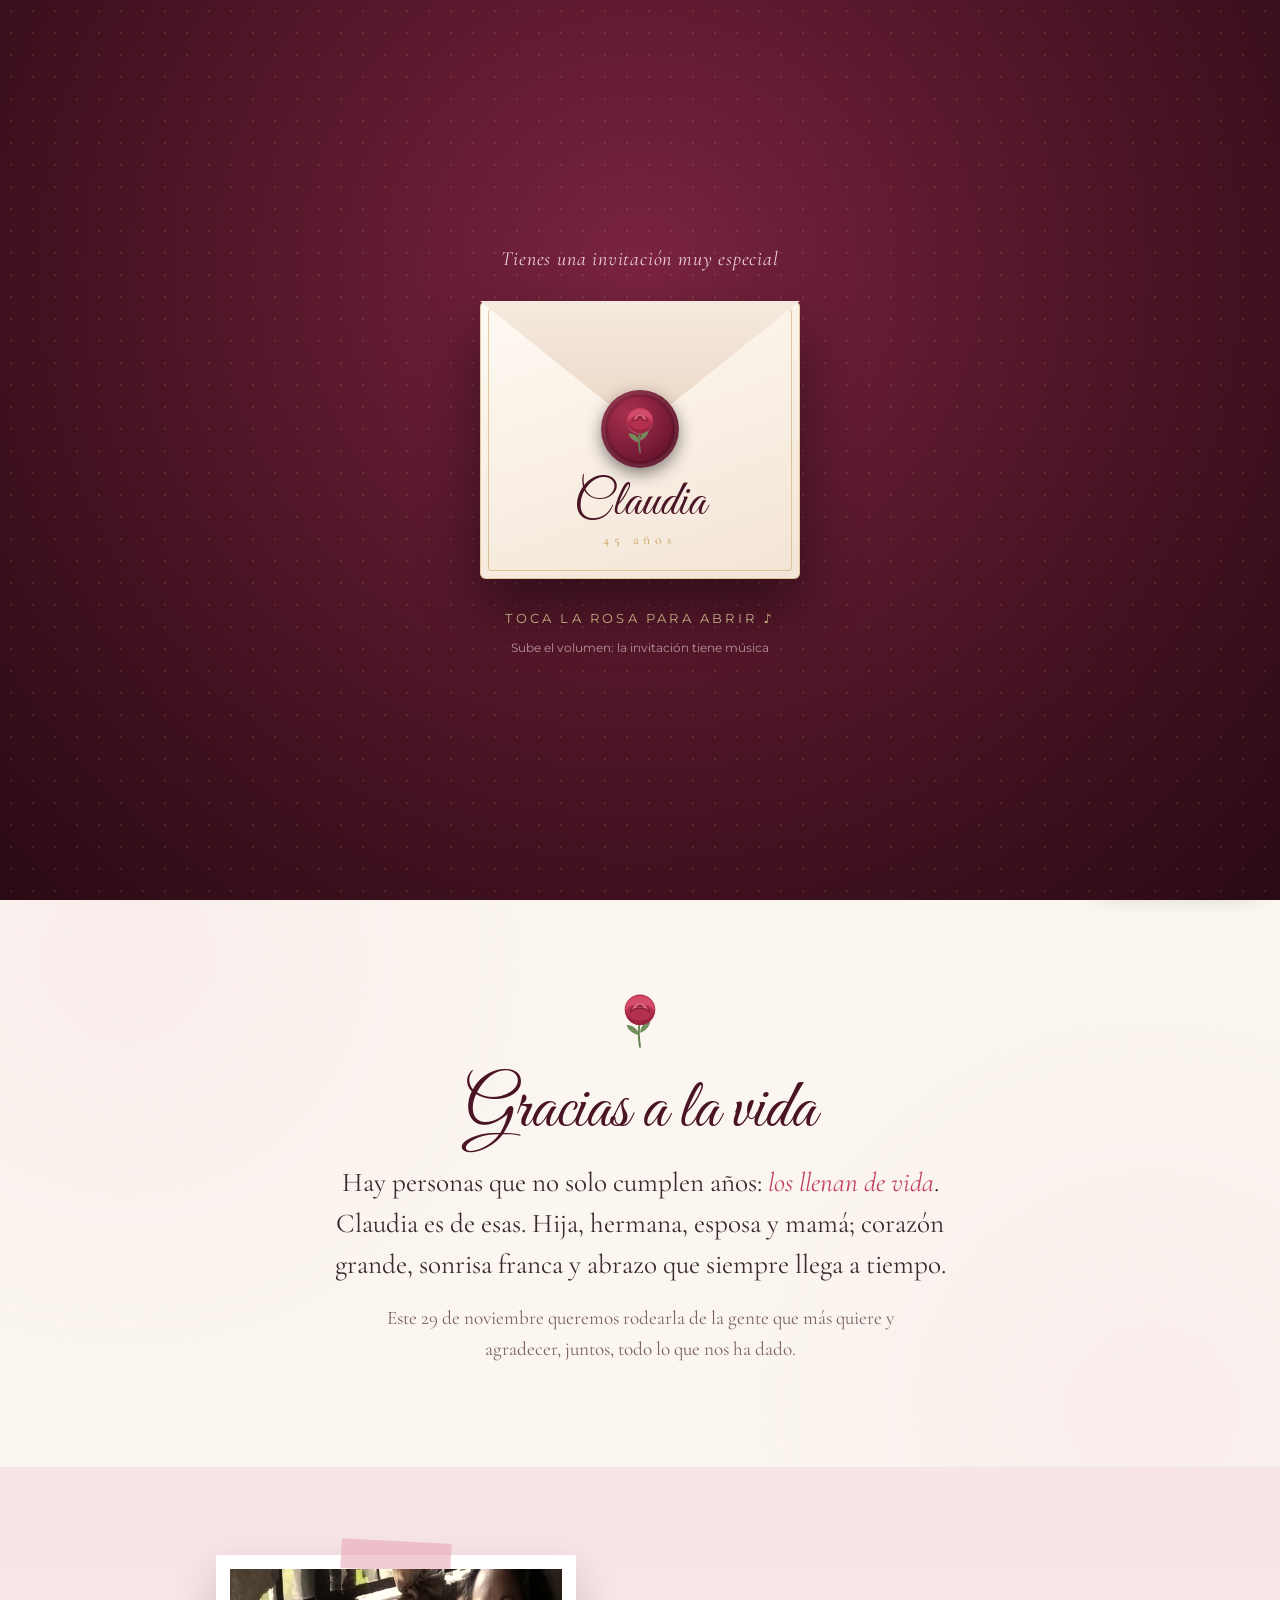
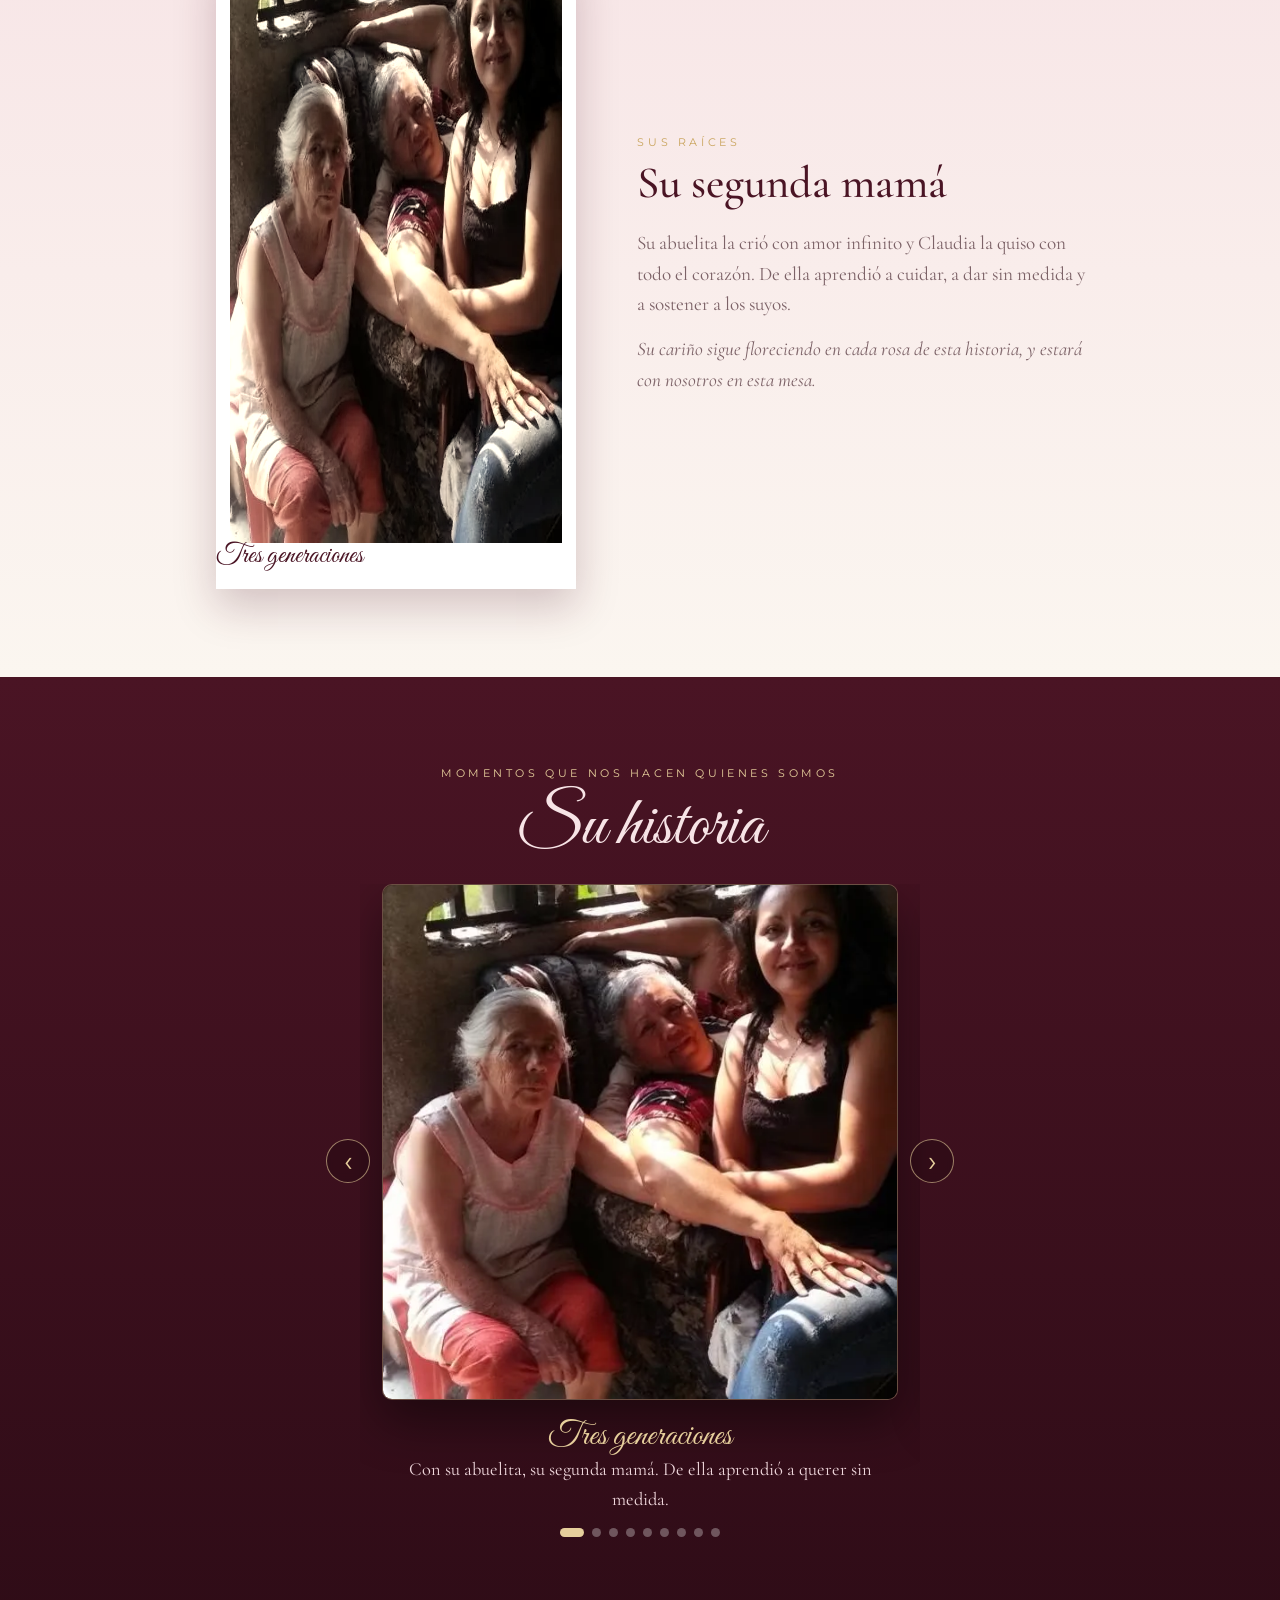
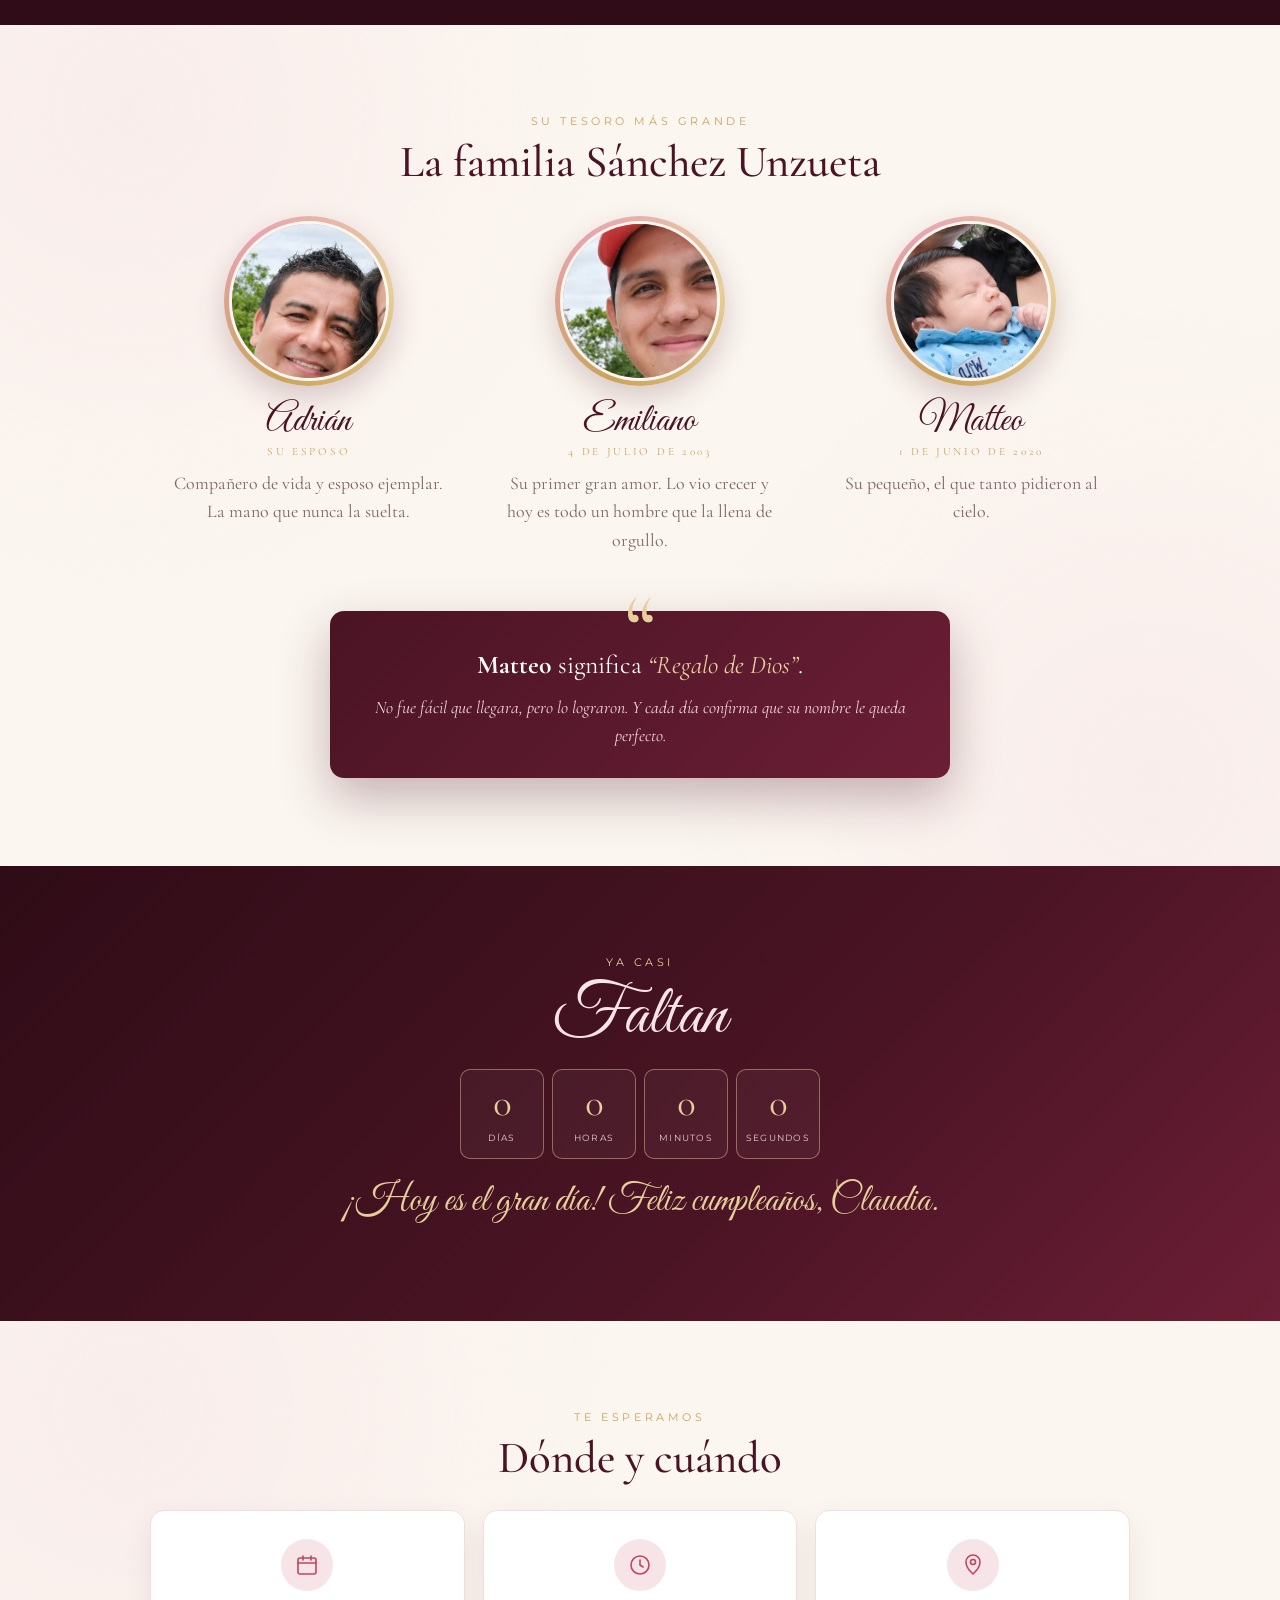
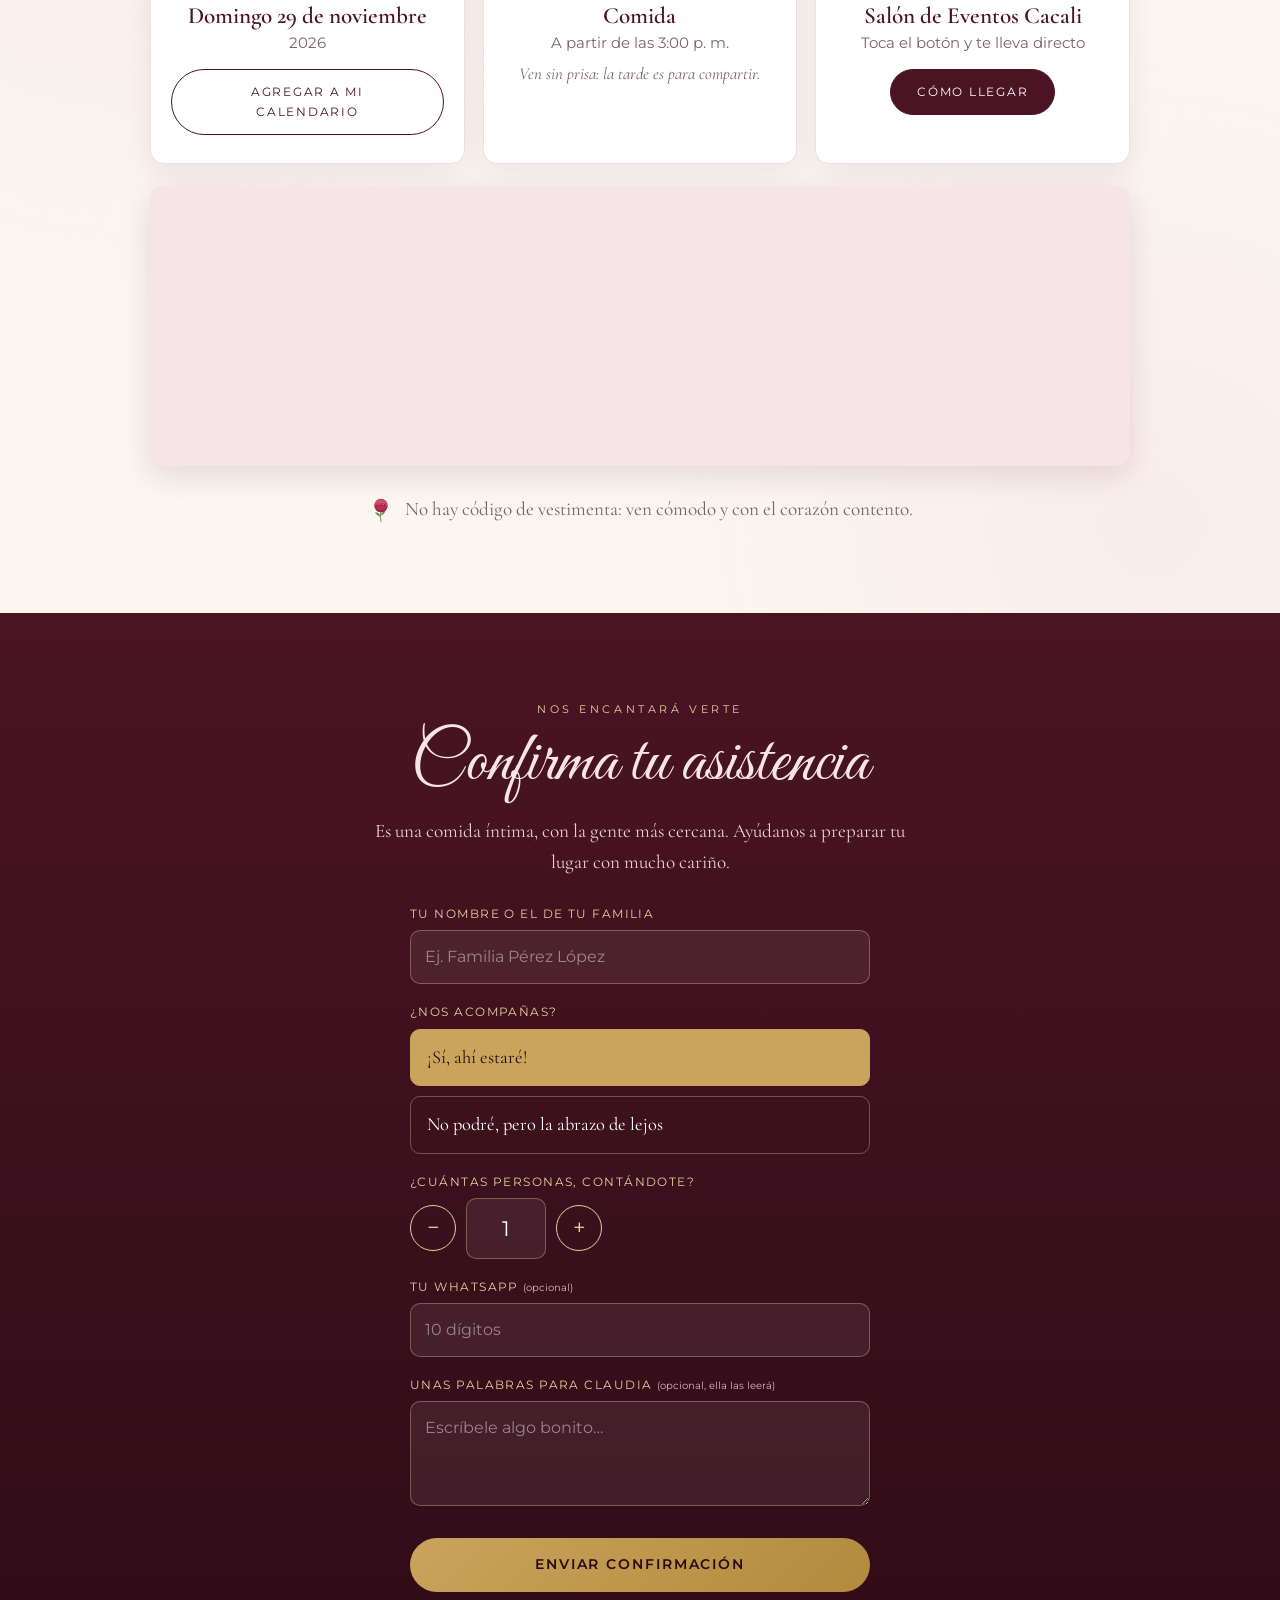
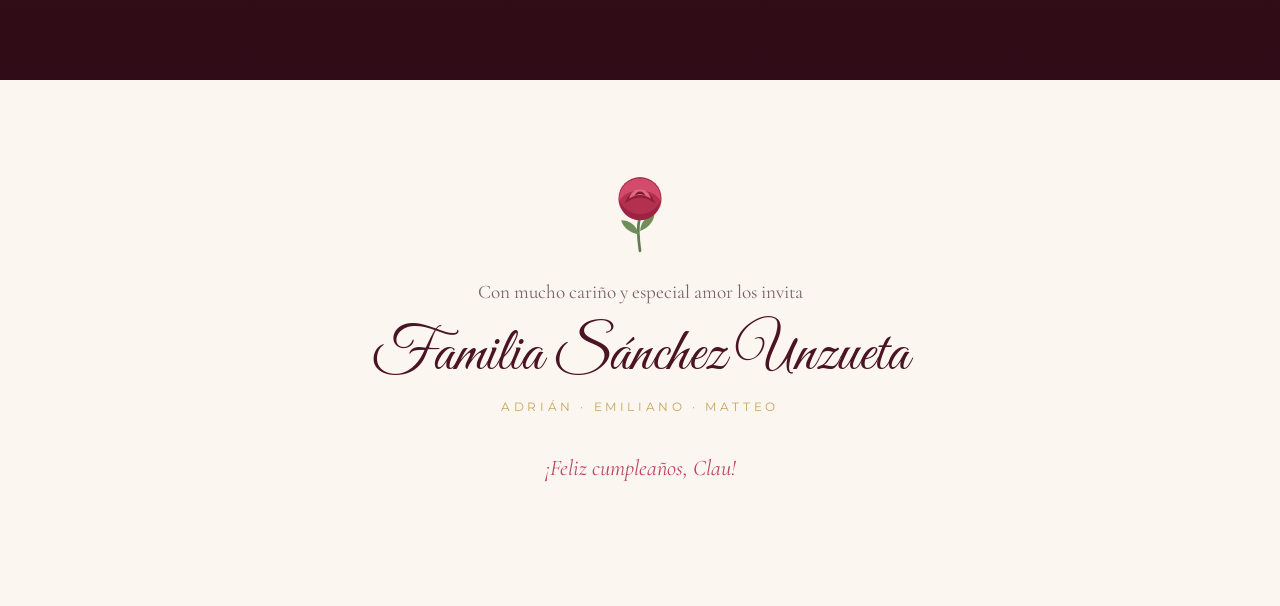
==== index.html @ 70fda959 "Invitación del cumpleaños 45 de Claudia" ====
<!doctype html>
<html lang="es-MX">
<head>
<meta charset="utf-8">
<meta name="viewport" content="width=device-width, initial-scale=1, viewport-fit=cover">
<title>Claudia · 45 años de vida, amor y familia</title>
<meta name="description" content="Con mucho cariño te invitamos a celebrar el cumpleaños de Claudia. Domingo 29 de noviembre de 2026, Salón de Eventos Cacali.">
<meta name="theme-color" content="#4a1424">
<meta property="og:type" content="website">
<meta property="og:title" content="Claudia · 45 años de vida, amor y familia">
<meta property="og:description" content="Domingo 29 de noviembre · a partir de las 3:00 p. m. · Salón de Eventos Cacali. Te esperamos con mucho cariño.">
<meta property="og:url" content="https://claudiaunzuetajimenez.github.io/">
<meta property="og:image" content="https://claudiaunzuetajimenez.github.io/og-claudia.jpg">
<meta name="twitter:image" content="https://claudiaunzuetajimenez.github.io/og-claudia.jpg">
<link rel="canonical" href="https://claudiaunzuetajimenez.github.io/">
<meta property="og:image:width" content="1200">
<meta property="og:image:height" content="630">
<meta name="twitter:card" content="summary_large_image">
<link rel="preconnect" href="https://fonts.googleapis.com">
<link rel="preconnect" href="https://fonts.gstatic.com" crossorigin>
<link href="https://fonts.googleapis.com/css2?family=Cormorant+Garamond:ital,wght@0,400;0,500;0,600;1,400;1,500&family=Great+Vibes&family=Montserrat:wght@300;400;500;600&display=swap" rel="stylesheet">
<link rel="stylesheet" href="estilos.css?v=1">
<link rel="icon" href="data:image/svg+xml,%3Csvg xmlns='http://www.w3.org/2000/svg' viewBox='0 0 100 100'%3E%3Ctext y='.9em' font-size='90'%3E%F0%9F%8C%B9%3C/text%3E%3C/svg%3E">
</head>
<body class="bloqueado">

<!-- Rosa reutilizable -->
<svg width="0" height="0" style="position:absolute" aria-hidden="true">
  <defs>
    <symbol id="rosa" viewBox="0 0 100 100">
      <path d="M50 92c-2-14-3-24-1-34" stroke="#5f7d4e" stroke-width="3" fill="none" stroke-linecap="round"/>
      <path d="M49 74c-10-2-18-8-20-16 9 0 17 5 20 16z" fill="#6f8f5a"/>
      <path d="M50 70c9-3 15-10 16-18-8 1-15 7-16 18z" fill="#6f8f5a"/>
      <circle cx="50" cy="34" r="24" fill="#b4304f"/>
      <path d="M27 36c0-15 10-24 23-24s23 9 23 24c-6-8-14-11-23-11s-17 3-23 11z" fill="#d24b6a"/>
      <path d="M33 40c3-10 9-15 17-15s14 5 17 15c-5-5-11-7-17-7s-12 2-17 7z" fill="#8f1f3a"/>
      <path d="M38 34c2-7 6-10 12-10s10 3 12 10c-4-3-8-4-12-4s-8 1-12 4z" fill="#e06b86"/>
      <path d="M44 31c1-3 3-5 6-5s5 2 6 5c-2-1-4-2-6-2s-4 1-6 2z" fill="#7a1830"/>
      <path d="M27 36c2 14 11 22 23 22s21-8 23-22c-4 9-12 15-23 15s-19-6-23-15z" fill="#9c2342"/>
    </symbol>
    <symbol id="petalo" viewBox="0 0 40 40">
      <path d="M20 2C30 8 38 18 34 28 30 36 22 39 20 38 18 39 10 36 6 28 2 18 10 8 20 2z"/>
    </symbol>
  </defs>
</svg>

<!-- ===== Sobre de entrada ===== -->
<div id="sobre" class="sobre" role="dialog" aria-modal="true" aria-labelledby="sobre-titulo">
  <div class="sobre-fondo"></div>
  <div class="sobre-contenido">
    <p class="sobre-pre">Tienes una invitación muy especial</p>
    <div class="carta" id="carta">
      <div class="carta-solapa"></div>
      <div class="carta-cuerpo">
        <h1 id="sobre-titulo" class="carta-nombre">Claudia</h1>
        <span class="carta-num">45 años</span>
      </div>
      <button id="abrir" class="sello" aria-label="Abrir la invitación">
        <svg viewBox="0 0 100 100" aria-hidden="true"><use href="#rosa"/></svg>
      </button>
    </div>
    <p class="sobre-indica">Toca la rosa para abrir <span aria-hidden="true">♪</span></p>
    <p class="sobre-nota">Sube el volumen: la invitación tiene música</p>
  </div>
</div>

<div id="petalos" class="petalos" aria-hidden="true"></div>

<button id="musica" class="btn-musica" aria-label="Pausar música" aria-pressed="true" hidden>
  <span class="ecualizador" aria-hidden="true"><i></i><i></i><i></i><i></i></span>
  <span class="musica-texto">Gracias a la vida</span>
</button>
<audio id="audio" src="musica.mp3" preload="auto" loop></audio>

<main>

  <!-- ===== Portada ===== -->
  <header class="portada">
    <div class="portada-foto" role="img" aria-label="Claudia en lo alto de unas escaleras de piedra, con sombrero y cielo azul"></div>
    <div class="portada-velo"></div>
    <div class="portada-texto">
      <p class="eyebrow aparecer">Celebremos juntos la vida de</p>
      <h2 class="nombre-grande aparecer">Claudia</h2>
      <div class="cuarenta aparecer">
        <span class="linea"></span><span class="num">45</span><span class="linea"></span>
      </div>
      <p class="lema aparecer">años de vida, de amor y de familia</p>
      <p class="fecha-portada aparecer">Domingo · 29 · Noviembre · 2026</p>
      <a href="#historia" class="bajar" aria-label="Ver más">
        <span></span>
      </a>
    </div>
  </header>

  <!-- ===== Intro ===== -->
  <section class="intro seccion">
    <svg class="rosa-deco aparecer" viewBox="0 0 100 100" aria-hidden="true"><use href="#rosa"/></svg>
    <h3 class="titulo-script aparecer">Gracias a la vida</h3>
    <p class="texto-grande aparecer">
      Hay personas que no solo cumplen años: <em>los llenan de vida</em>.
      Claudia es de esas. Hija, hermana, esposa y mamá; corazón grande,
      sonrisa franca y abrazo que siempre llega a tiempo.
    </p>
    <p class="texto aparecer">
      Este 29 de noviembre queremos rodearla de la gente que más quiere
      y agradecer, juntos, todo lo que nos ha dado.
    </p>
  </section>

  <!-- ===== Raíces ===== -->
  <section class="raices seccion">
    <div class="raices-grid">
      <figure class="marco-antiguo aparecer">
        <img src="fotos/01-tres-generaciones.webp" alt="Claudia junto a su abuelita y otra mujer de la familia, tomadas de la mano" loading="lazy" width="574" height="574">
        <figcaption>Tres generaciones</figcaption>
      </figure>
      <div class="raices-texto aparecer">
        <p class="eyebrow oscuro">Sus raíces</p>
        <h3 class="titulo">Su segunda mamá</h3>
        <p class="texto">
          Su abuelita la crió con amor infinito y Claudia la quiso con todo el corazón.
          De ella aprendió a cuidar, a dar sin medida y a sostener a los suyos.
        </p>
        <p class="texto cursiva">
          Su cariño sigue floreciendo en cada rosa de esta historia,
          y estará con nosotros en esta mesa.
        </p>
      </div>
    </div>
  </section>

  <!-- ===== Carrusel ===== -->
  <section id="historia" class="historia seccion">
    <p class="eyebrow">Momentos que nos hacen quienes somos</p>
    <h3 class="titulo-script claro">Su historia</h3>

    <div class="carrusel" id="carrusel" aria-roledescription="carrusel" aria-label="Fotos de la historia de Claudia">
      <div class="carrusel-pista" id="pista">
        <figure class="diapo" data-i="0"><img src="fotos/01-tres-generaciones.webp" alt="Claudia con su abuelita, su mamá de crianza" loading="lazy"><figcaption><b>Tres generaciones</b><span>Con su abuelita, su segunda mamá. De ella aprendió a querer sin medida.</span></figcaption></figure>
        <figure class="diapo" data-i="1"><img src="fotos/02-romanticos.webp" alt="Adrián y Claudia abrazados en una fiesta" loading="lazy"><figcaption><b>Enamorados</b><span>Adrián y Claudia: cualquier fiesta es mejor si están juntos.</span></figcaption></figure>
        <figure class="diapo" data-i="2"><img src="fotos/03-de-paseo.webp" alt="Claudia y Adrián de paseo en un mirador entre árboles" loading="lazy"><figcaption><b>Compañeros de camino</b><span>De paseo por la vida, cuando Matteo todavía era un sueño por cumplir.</span></figcaption></figure>
        <figure class="diapo" data-i="3"><img src="fotos/04-emi-y-matteo.webp" alt="Emiliano carga a Matteo y los dos sacan la lengua" loading="lazy"><figcaption><b>Hermanos</b><span>Emiliano y Matteito: complicidad, travesuras y lengüitas de fuera.</span></figcaption></figure>
        <figure class="diapo" data-i="4"><img src="fotos/05-alberca.webp" alt="La familia Sánchez Unzueta sonriendo dentro de una alberca" loading="lazy"><figcaption><b>Familia de patitos</b><span>Los Sánchez Unzueta en el agua: mojados, felices y juntos.</span></figcaption></figure>
        <figure class="diapo" data-i="5"><img src="fotos/06-boda.webp" alt="Claudia y Adrián el día de su boda con Emiliano al frente" loading="lazy"><figcaption><b>El día del sí</b><span>Claudia y Adrián unieron sus vidas, con Emiliano en medio del abrazo.</span></figcaption></figure>
        <figure class="diapo" data-i="6"><img src="fotos/07-familia.webp" alt="Adrián, Claudia con Matteo recién nacido en brazos, y Emiliano" loading="lazy"><figcaption><b>Nuestro regalo de Dios</b><span>Después de mucho esperar, llegó Matteo a completar la familia.</span></figcaption></figure>
        <figure class="diapo"><img data-opcional src="fotos/10-navidad-2025.webp" alt="Adrián le da un beso en la mejilla a Claudia en Navidad" loading="lazy"><figcaption><b>Navidad 2025</b><span>Los años pasan y los besos siguen igual de sinceros.</span></figcaption></figure>
        <figure class="diapo"><img data-opcional src="fotos/11-anio-nuevo-2026.webp" alt="Claudia, Adrián y Matteo juntos en Año Nuevo" loading="lazy" style="object-position:center 30%"><figcaption><b>Año Nuevo 2026</b><span>Claudia, Adrián y Matteo estrenando año, tomados de la mano.</span></figcaption></figure>
        <figure class="diapo"><img data-opcional src="fotos/12-matteo-en-pose.webp" alt="Matteo con lentes y playera roja, sonriendo y posando para la foto" loading="lazy" style="object-position:center 20%"><figcaption><b>Matteito en pose</b><span>El regalo de Dios ya tiene estilo propio… y mucha actitud.</span></figcaption></figure>
        <figure class="diapo" data-i="7"><img src="fotos/08-hermanos.webp" alt="Claudia rodeada de su familia en un jardín" loading="lazy"><figcaption><b>Los suyos</b><span>Rodeada de su familia, la que la ha visto crecer y florecer.</span></figcaption></figure>
        <figure class="diapo" data-i="8"><img src="fotos/09-clau.webp" alt="Claudia posando con sombrero en unas escaleras de piedra" loading="lazy"><figcaption><b>Simplemente Clau</b><span>Alegre, fuerte y con la frente en alto. Así la queremos.</span></figcaption></figure>
      </div>
      <button class="flecha izq" id="ant" aria-label="Foto anterior">‹</button>
      <button class="flecha der" id="sig" aria-label="Foto siguiente">›</button>
    </div>
    <div class="puntos" id="puntos" role="tablist" aria-label="Elegir foto"></div>
  </section>

  <!-- ===== Familia ===== -->
  <section class="familia seccion">
    <p class="eyebrow oscuro">Su tesoro más grande</p>
    <h3 class="titulo">La familia Sánchez Unzueta</h3>
    <div class="familia-grid">
      <article class="miembro aparecer">
        <div class="retrato"><img src="fotos/p-adrian.webp" alt="Adrián" loading="lazy" width="360" height="360"></div>
        <h4>Adrián</h4>
        <p class="rol">Su esposo</p>
        <p>Compañero de vida y esposo ejemplar. La mano que nunca la suelta.</p>
      </article>
      <article class="miembro aparecer">
        <div class="retrato"><img src="fotos/p-emiliano.webp" alt="Emiliano" loading="lazy" width="360" height="360"></div>
        <h4>Emiliano</h4>
        <p class="rol">4 de julio de 2003</p>
        <p>Su primer gran amor. Lo vio crecer y hoy es todo un hombre que la llena de orgullo.</p>
      </article>
      <article class="miembro aparecer">
        <div class="retrato"><img src="fotos/p-matteo.webp" alt="Matteo de bebé" loading="lazy" width="360" height="360"></div>
        <h4>Matteo</h4>
        <p class="rol">1 de junio de 2020</p>
        <p>Su pequeño, el que tanto pidieron al cielo.</p>
      </article>
    </div>

    <blockquote class="matteo-cita aparecer">
      <span class="comillas" aria-hidden="true">“</span>
      <p><strong>Matteo</strong> significa <em>“Regalo de Dios”</em>.</p>
      <p class="sub">No fue fácil que llegara, pero lo lograron. Y cada día confirma que su nombre le queda perfecto.</p>
    </blockquote>
  </section>

  <!-- ===== Cuenta regresiva ===== -->
  <section class="cuenta seccion">
    <p class="eyebrow">Ya casi</p>
    <h3 class="titulo-script claro">Faltan</h3>
    <div class="reloj" id="reloj" aria-live="off">
      <div><span id="d">0</span><small>días</small></div>
      <div><span id="h">0</span><small>horas</small></div>
      <div><span id="m">0</span><small>minutos</small></div>
      <div><span id="s">0</span><small>segundos</small></div>
    </div>
    <p class="cuenta-fin" id="cuenta-fin" hidden>¡Hoy es el gran día! Feliz cumpleaños, Claudia.</p>
  </section>

  <!-- ===== Dónde y cuándo ===== -->
  <section id="detalles" class="detalles seccion">
    <p class="eyebrow oscuro">Te esperamos</p>
    <h3 class="titulo">Dónde y cuándo</h3>
    <div class="detalles-grid">
      <div class="tarjeta aparecer">
        <div class="icono" aria-hidden="true">
          <svg viewBox="0 0 24 24"><rect x="3" y="5" width="18" height="16" rx="2"/><path d="M3 10h18M8 3v4M16 3v4"/></svg>
        </div>
        <h4>Domingo 29 de noviembre</h4>
        <p>2026</p>
        <a class="btn btn-borde" id="calendario" target="_blank" rel="noopener">Agregar a mi calendario</a>
      </div>
      <div class="tarjeta aparecer">
        <div class="icono" aria-hidden="true">
          <svg viewBox="0 0 24 24"><circle cx="12" cy="12" r="9"/><path d="M12 7v5l3 2"/></svg>
        </div>
        <h4>Comida</h4>
        <p>A partir de las 3:00 p. m.</p>
        <p class="nota">Ven sin prisa: la tarde es para compartir.</p>
      </div>
      <div class="tarjeta aparecer">
        <div class="icono" aria-hidden="true">
          <svg viewBox="0 0 24 24"><path d="M12 21s-7-6.2-7-12a7 7 0 0 1 14 0c0 5.8-7 12-7 12z"/><circle cx="12" cy="9" r="2.5"/></svg>
        </div>
        <h4>Salón de Eventos Cacali</h4>
        <p>Toca el botón y te lleva directo</p>
        <a class="btn" href="https://maps.app.goo.gl/XoTdakJqyJoJcSpt9" target="_blank" rel="noopener">Cómo llegar</a>
      </div>
    </div>
    <div class="mapa aparecer">
      <iframe title="Mapa del Salón de Eventos Cacali" loading="lazy" referrerpolicy="no-referrer-when-downgrade"
        src="https://maps.google.com/maps?q=18.665728,-99.204395&z=16&output=embed"></iframe>
    </div>
    <p class="vestimenta aparecer"><svg class="mini-rosa" viewBox="0 0 100 100" aria-hidden="true"><use href="#rosa"/></svg>
      No hay código de vestimenta: ven cómodo y con el corazón contento.</p>
  </section>

  <!-- ===== Confirmación ===== -->
  <section id="confirmar" class="confirmar seccion">
    <p class="eyebrow">Nos encantará verte</p>
    <h3 class="titulo-script claro">Confirma tu asistencia</h3>
    <p class="texto claro-t">Es una comida íntima, con la gente más cercana. Ayúdanos a preparar tu lugar con mucho cariño.</p>

    <form id="form" class="form" novalidate>
      <label class="campo">
        <span>Tu nombre o el de tu familia</span>
        <input name="nombre" id="f-nombre" autocomplete="name" maxlength="80" required placeholder="Ej. Familia Pérez López">
      </label>

      <fieldset class="campo opciones">
        <legend>¿Nos acompañas?</legend>
        <label class="opcion"><input type="radio" name="asiste" value="si" checked><span>¡Sí, ahí estaré!</span></label>
        <label class="opcion"><input type="radio" name="asiste" value="no"><span>No podré, pero la abrazo de lejos</span></label>
      </fieldset>

      <label class="campo" id="campo-personas">
        <span>¿Cuántas personas, contándote?</span>
        <div class="contador">
          <button type="button" id="menos" aria-label="Una persona menos">−</button>
          <input name="personas" id="f-personas" type="number" inputmode="numeric" min="1" max="12" value="1">
          <button type="button" id="mas" aria-label="Una persona más">+</button>
        </div>
      </label>

      <label class="campo">
        <span>Tu WhatsApp <small>(opcional)</small></span>
        <input name="telefono" type="tel" autocomplete="tel" maxlength="20" placeholder="10 dígitos">
      </label>

      <label class="campo">
        <span>Unas palabras para Claudia <small>(opcional, ella las leerá)</small></span>
        <textarea name="mensaje" rows="3" maxlength="500" placeholder="Escríbele algo bonito…"></textarea>
      </label>

      <p class="form-error" id="form-error" role="alert" hidden></p>
      <button class="btn btn-grande" id="enviar" type="submit">Enviar confirmación</button>
    </form>

    <div class="gracias" id="gracias" hidden tabindex="-1">
      <svg class="rosa-deco" viewBox="0 0 100 100" aria-hidden="true"><use href="#rosa"/></svg>
      <h4 id="gracias-titulo">¡Gracias por confirmar!</h4>
      <p id="gracias-texto">Tu lugar ya está apartado con cariño.</p>
      <button class="btn btn-borde claro-b" id="otra" type="button">Enviar otra confirmación</button>
    </div>
  </section>

  <!-- ===== Cierre ===== -->
  <footer class="cierre seccion">
    <svg class="rosa-deco grande aparecer" viewBox="0 0 100 100" aria-hidden="true"><use href="#rosa"/></svg>
    <p class="texto aparecer">Con mucho cariño y especial amor los invita</p>
    <p class="firma aparecer">Familia Sánchez Unzueta</p>
    <div class="firma-nombres aparecer">Adrián · Emiliano · Matteo</div>
    <p class="feliz aparecer">¡Feliz cumpleaños, Clau!</p>
  </footer>
</main>

<script src="app.js?v=1"></script>
</body>
</html>
---- estilos.css ----
:root{
  --vino:#4a1424; --vino-2:#6b1e35; --rosa:#c2445f; --rosa-2:#e8a3b2;
  --rubor:#f7e4e6; --crema:#fbf6f0; --oro:#c9a45c; --oro-2:#e6cf9c;
  --tinta:#3a2a2e; --suave:#7c6267;
  --script:'Great Vibes',cursive; --serif:'Cormorant Garamond',Georgia,serif; --sans:'Montserrat',system-ui,sans-serif;
}
*{box-sizing:border-box;margin:0;padding:0}
html{scroll-behavior:smooth;-webkit-text-size-adjust:100%}
body{font-family:var(--sans);color:var(--tinta);background:var(--crema);line-height:1.6;overflow-x:hidden}
body.bloqueado{overflow:hidden;height:100vh}
img{max-width:100%;display:block}
button{font:inherit;cursor:pointer}
em{font-style:italic;color:var(--rosa)}

/* ===== Sobre ===== */
.sobre{position:fixed;inset:0;z-index:50;display:grid;place-items:center;transition:opacity 1.2s ease,visibility 1.2s}
.sobre.fuera{opacity:0;visibility:hidden}
.sobre-fondo{position:absolute;inset:0;background:
  radial-gradient(ellipse at 50% 30%,#7a2340 0%,var(--vino) 55%,#2a0a14 100%)}
.sobre-fondo::after{content:"";position:absolute;inset:0;opacity:.12;background-image:radial-gradient(var(--oro-2) 1px,transparent 1px);background-size:22px 22px}
.sobre-contenido{position:relative;text-align:center;padding:24px;color:var(--rubor)}
.sobre-pre{font-family:var(--serif);font-style:italic;font-size:1.25rem;letter-spacing:.04em;margin-bottom:26px;opacity:.9}
.carta{position:relative;width:min(320px,82vw);aspect-ratio:1.15;margin:0 auto;perspective:900px}
.carta-cuerpo{position:absolute;inset:0;background:linear-gradient(160deg,#fffaf3,#f3e4d6);border-radius:6px;
  box-shadow:0 30px 60px rgba(0,0,0,.45),inset 0 0 0 1px rgba(201,164,92,.5);display:flex;flex-direction:column;align-items:center;justify-content:flex-end;padding-bottom:9%;color:var(--vino)}
.carta-cuerpo::before{content:"";position:absolute;inset:8px;border:1px solid rgba(201,164,92,.55);border-radius:3px;pointer-events:none}
.carta-para{font-size:.62rem;letter-spacing:.3em;text-transform:uppercase;color:var(--suave)}
.carta-nombre{font-family:var(--script);font-weight:400;font-size:3.1rem;line-height:1.05}
.carta-num{font-family:var(--serif);letter-spacing:.35em;font-size:.85rem;color:var(--oro)}
.carta-solapa{position:absolute;left:0;right:0;top:0;height:46%;z-index:2;transform-origin:top;transition:transform 1s cubic-bezier(.6,.05,.3,1);
  background:linear-gradient(180deg,#f6eadf,#ead6c4);clip-path:polygon(0 0,100% 0,50% 100%);filter:drop-shadow(0 4px 4px rgba(0,0,0,.15))}
.carta.abierta .carta-solapa{transform:rotateX(180deg)}
.sello{position:absolute;z-index:3;left:50%;top:46%;width:78px;height:78px;margin:-39px 0 0 -39px;border-radius:50%;border:0;
  background:radial-gradient(circle at 35% 30%,#a8304e,#6b1530 70%);box-shadow:0 6px 16px rgba(0,0,0,.45),inset 0 0 0 4px rgba(255,255,255,.08),inset 0 0 0 7px rgba(0,0,0,.12);
  display:grid;place-items:center;animation:latido 2.2s ease-in-out infinite;transition:transform .5s,opacity .5s}
.sello svg{width:54px;height:54px;filter:drop-shadow(0 1px 0 rgba(255,255,255,.25))}
.sello:focus-visible{outline:3px solid var(--oro-2);outline-offset:4px}
.carta.abierta .sello{transform:scale(.3);opacity:0}
@keyframes latido{0%,100%{transform:scale(1)}50%{transform:scale(1.08)}}
.sobre-indica{margin-top:30px;font-size:.8rem;letter-spacing:.25em;text-transform:uppercase;color:var(--oro-2)}
.sobre-nota{margin-top:8px;font-size:.75rem;opacity:.6}

/* ===== Pétalos ===== */
.petalos{position:fixed;inset:0;pointer-events:none;z-index:40;overflow:hidden}
.petalo{position:absolute;top:-40px;width:var(--t);height:var(--t);fill:var(--c);opacity:.85;
  animation:caer var(--d) linear var(--r) infinite}
.petalo svg{width:100%;height:100%;animation:girar calc(var(--d)/3) ease-in-out infinite alternate}
@keyframes caer{0%{transform:translate(0,-5vh)}100%{transform:translate(var(--x),110vh)}}
@keyframes girar{0%{transform:rotate(0) rotateY(0)}100%{transform:rotate(200deg) rotateY(160deg)}}

/* ===== Música ===== */
.btn-musica{position:fixed;right:16px;bottom:calc(16px + env(safe-area-inset-bottom));z-index:45;display:flex;align-items:center;gap:10px;
  padding:10px 16px 10px 14px;border-radius:999px;border:1px solid rgba(230,207,156,.6);background:rgba(74,20,36,.88);color:var(--oro-2);
  backdrop-filter:blur(6px);box-shadow:0 8px 24px rgba(0,0,0,.25);font-size:.72rem;letter-spacing:.08em}
.ecualizador{display:flex;align-items:flex-end;gap:2px;height:14px}
.ecualizador i{width:3px;background:var(--oro-2);border-radius:2px;height:4px;animation:eq 1s ease-in-out infinite}
.ecualizador i:nth-child(2){animation-delay:.2s}.ecualizador i:nth-child(3){animation-delay:.4s}.ecualizador i:nth-child(4){animation-delay:.1s}
.btn-musica[aria-pressed="false"] .ecualizador i{animation:none;height:4px}
@keyframes eq{0%,100%{height:4px}50%{height:14px}}
@media (max-width:380px){.musica-texto{display:none}}

/* ===== Comunes ===== */
.seccion{padding:88px 22px;text-align:center;position:relative}
.eyebrow{font-size:.7rem;letter-spacing:.32em;text-transform:uppercase;color:var(--oro-2);margin-bottom:6px}
.eyebrow.oscuro{color:var(--oro)}
.titulo{font-family:var(--serif);font-weight:500;font-size:clamp(2rem,6vw,2.8rem);color:var(--vino);line-height:1.15;margin-bottom:18px}
.titulo-script{font-family:var(--script);font-weight:400;font-size:clamp(3rem,11vw,4.4rem);color:var(--vino);line-height:1.1;margin-bottom:14px}
.titulo-script.claro{color:var(--rubor)}
.texto{font-family:var(--serif);font-size:1.2rem;color:var(--suave);max-width:560px;margin:0 auto 14px}
.texto-grande{font-family:var(--serif);font-size:clamp(1.35rem,4.2vw,1.7rem);line-height:1.5;color:var(--tinta);max-width:620px;margin:0 auto 18px}
.cursiva{font-style:italic}
.claro-t{color:#e9cfd4}
.rosa-deco{width:64px;height:64px;margin:0 auto 12px}
.rosa-deco.grande{width:90px;height:90px}
.btn{display:inline-block;margin-top:14px;padding:12px 26px;border-radius:999px;background:var(--vino);color:#fff;text-decoration:none;
  font-size:.78rem;letter-spacing:.14em;text-transform:uppercase;border:1px solid var(--vino);transition:transform .2s,background .2s}
.btn:hover{transform:translateY(-2px);background:var(--vino-2)}
.btn-borde{background:transparent;color:var(--vino)}
.btn-borde:hover{background:var(--vino);color:#fff}
.btn-grande{width:100%;padding:16px;font-size:.85rem;background:linear-gradient(135deg,var(--oro),#b38a3e);border:0;color:#2a0a14;font-weight:600}
.btn-grande:hover{background:linear-gradient(135deg,var(--oro-2),var(--oro))}
.btn-grande:disabled{opacity:.6;cursor:wait;transform:none}
.claro-b{color:var(--oro-2);border-color:var(--oro-2)}
.aparecer{opacity:0;transform:translateY(26px);transition:opacity 1s ease,transform 1s ease}
.aparecer.visto{opacity:1;transform:none}

/* ===== Portada ===== */
.portada{position:relative;min-height:100svh;display:grid;place-items:end center;color:#fff;overflow:hidden}
.portada-foto{position:absolute;inset:0;background:url(fotos/09-clau.webp) center 30%/cover;transform:scale(1.08);animation:kenburns 22s ease-in-out infinite alternate}
@keyframes kenburns{to{transform:scale(1.18) translateY(-2%)}}
.portada-velo{position:absolute;inset:0;background:linear-gradient(180deg,rgba(42,10,20,.25) 0%,rgba(42,10,20,.15) 35%,rgba(74,20,36,.78) 68%,var(--vino) 100%)}
.portada-texto{position:relative;text-align:center;padding:0 20px calc(70px + env(safe-area-inset-bottom))}
.nombre-grande{font-family:var(--script);font-weight:400;font-size:clamp(4.6rem,20vw,8rem);line-height:1;text-shadow:0 4px 30px rgba(0,0,0,.35)}
.cuarenta{display:flex;align-items:center;justify-content:center;gap:16px;margin:6px 0 2px}
.cuarenta .linea{width:60px;height:1px;background:linear-gradient(90deg,transparent,var(--oro-2),transparent)}
.cuarenta .num{font-family:var(--serif);font-size:3.4rem;font-weight:500;color:var(--oro-2);line-height:1}
.lema{font-family:var(--serif);font-style:italic;font-size:1.3rem;color:#f3dbe0}
.fecha-portada{margin-top:18px;font-size:.72rem;letter-spacing:.32em;text-transform:uppercase;color:var(--oro-2)}
.bajar{display:block;margin:30px auto 0;width:26px;height:42px;border:1.5px solid rgba(255,255,255,.7);border-radius:14px;position:relative}
.bajar span{position:absolute;left:50%;top:8px;width:4px;height:8px;margin-left:-2px;border-radius:2px;background:#fff;animation:rueda 1.8s infinite}
@keyframes rueda{0%{opacity:1;transform:none}100%{opacity:0;transform:translateY(14px)}}

/* ===== Intro ===== */
.intro{background:var(--crema)}
.intro::before,.familia::before,.detalles::before{content:"";position:absolute;inset:0;pointer-events:none;opacity:.5;
  background:radial-gradient(circle at 10% 10%,var(--rubor) 0,transparent 35%),radial-gradient(circle at 90% 90%,var(--rubor) 0,transparent 35%)}
.intro>*,.familia>*,.detalles>*{position:relative}

/* ===== Raíces ===== */
.raices{background:linear-gradient(180deg,var(--rubor),var(--crema))}
.raices-grid{display:grid;gap:36px;max-width:900px;margin:0 auto;align-items:center}
@media (min-width:760px){.raices-grid{grid-template-columns:1fr 1.1fr;text-align:left}.raices-grid .texto{margin-left:0}}
.marco-antiguo{background:#fff;padding:14px 14px 46px;box-shadow:0 18px 40px rgba(74,20,36,.22);transform:rotate(-2.5deg);max-width:360px;margin:0 auto;position:relative}
.marco-antiguo img{filter:sepia(.35) saturate(.9) contrast(1.02)}
.marco-antiguo figcaption{position:absolute;bottom:10px;left:0;right:0;font-family:var(--script);font-size:1.7rem;color:var(--vino)}
.marco-antiguo::before{content:"";position:absolute;top:-14px;left:50%;width:110px;height:30px;margin-left:-55px;background:rgba(232,163,178,.55);transform:rotate(3deg)}

/* ===== Carrusel ===== */
.historia{background:linear-gradient(180deg,var(--vino) 0%,#2f0c17 100%);color:#fff;padding-left:0;padding-right:0}
.carrusel{position:relative;max-width:560px;margin:18px auto 0}
.carrusel-pista{display:flex;overflow-x:auto;scroll-snap-type:x mandatory;scrollbar-width:none;gap:0;-webkit-overflow-scrolling:touch}
.carrusel-pista::-webkit-scrollbar{display:none}
.diapo{flex:0 0 100%;scroll-snap-align:center;padding:0 22px}
.diapo img{width:100%;aspect-ratio:1;object-fit:cover;border-radius:10px;box-shadow:0 20px 50px rgba(0,0,0,.45);border:1px solid rgba(230,207,156,.35);background:#2a0a14}
.diapo figcaption{padding:18px 6px 0;min-height:110px}
.diapo b{display:block;font-family:var(--script);font-weight:400;font-size:2.1rem;color:var(--oro-2);line-height:1.1}
.diapo span{font-family:var(--serif);font-size:1.15rem;color:#f0d8dd}
.flecha{position:absolute;top:calc(50% - 60px);width:44px;height:44px;border-radius:50%;border:1px solid rgba(230,207,156,.6);background:rgba(42,10,20,.6);
  color:var(--oro-2);font-size:1.8rem;line-height:1;display:grid;place-items:center;backdrop-filter:blur(4px)}
.flecha.izq{left:6px}.flecha.der{right:6px}
@media (min-width:640px){.flecha.izq{left:-34px}.flecha.der{right:-34px}}
.puntos{display:flex;justify-content:center;gap:8px;margin-top:14px}
.puntos button{width:9px;height:9px;border-radius:50%;border:0;background:rgba(255,255,255,.3);padding:0;transition:all .3s}
.puntos button[aria-selected="true"]{background:var(--oro-2);width:24px;border-radius:5px}

/* ===== Familia ===== */
.familia{background:var(--crema)}
.familia-grid{display:grid;gap:34px;max-width:960px;margin:28px auto 0}
@media (min-width:720px){.familia-grid{grid-template-columns:repeat(3,1fr)}}
.miembro h4{font-family:var(--script);font-weight:400;font-size:2.4rem;color:var(--vino);line-height:1.1;margin-top:14px}
.miembro .rol{font-size:.7rem;letter-spacing:.24em;text-transform:uppercase;color:var(--oro);margin-bottom:8px}
.miembro p{font-family:var(--serif);font-size:1.12rem;color:var(--suave);max-width:280px;margin:0 auto}
.retrato{width:170px;height:170px;margin:0 auto;border-radius:50%;padding:5px;background:conic-gradient(from 200deg,var(--oro),var(--rosa-2),var(--oro-2),var(--oro));box-shadow:0 12px 30px rgba(74,20,36,.2)}
.retrato img{width:100%;height:100%;border-radius:50%;object-fit:cover;border:3px solid var(--crema)}
.matteo-cita{max-width:620px;margin:56px auto 0;padding:34px 26px 28px;border-radius:14px;background:linear-gradient(135deg,var(--vino),var(--vino-2));color:#fff;position:relative;box-shadow:0 20px 50px rgba(74,20,36,.3)}
.matteo-cita .comillas{position:absolute;top:-30px;left:50%;transform:translateX(-50%);font-family:var(--serif);font-size:6rem;line-height:1;color:var(--oro-2)}
.matteo-cita p{font-family:var(--serif);font-size:1.6rem}
.matteo-cita em{color:var(--oro-2)}
.matteo-cita .sub{font-size:1.1rem;color:#efd5da;margin-top:8px;font-style:italic}

/* ===== Cuenta ===== */
.cuenta{background:linear-gradient(135deg,#2f0c17,var(--vino) 60%,var(--vino-2));color:#fff}
.reloj{display:flex;justify-content:center;gap:8px;margin-top:8px}
.reloj div{width:clamp(64px,20vw,84px);padding:14px 0 10px;border:1px solid rgba(230,207,156,.45);border-radius:10px;background:rgba(255,255,255,.04)}
.reloj span{display:block;font-family:var(--serif);font-size:clamp(1.9rem,8vw,2.4rem);line-height:1;color:var(--oro-2);font-variant-numeric:tabular-nums}
.reloj small{font-size:.56rem;letter-spacing:.14em;text-transform:uppercase;color:#e9cfd4}
.cuenta-fin{font-family:var(--script);font-size:2.4rem;color:var(--oro-2);margin-top:12px}

/* ===== Detalles ===== */
.detalles{background:var(--crema)}
.detalles-grid{display:grid;gap:18px;max-width:980px;margin:26px auto 0}
@media (min-width:760px){.detalles-grid{grid-template-columns:repeat(3,1fr)}}
.tarjeta{background:#fff;border-radius:14px;padding:28px 20px;box-shadow:0 10px 30px rgba(74,20,36,.08);border:1px solid #f0dfe2}
.tarjeta h4{font-family:var(--serif);font-weight:600;font-size:1.45rem;color:var(--vino);line-height:1.2}
.tarjeta p{color:var(--suave);font-size:.95rem}
.tarjeta .nota{font-family:var(--serif);font-style:italic;font-size:1.05rem;margin-top:6px}
.icono{width:52px;height:52px;margin:0 auto 12px;border-radius:50%;background:var(--rubor);display:grid;place-items:center}
.icono svg{width:24px;height:24px;fill:none;stroke:var(--rosa);stroke-width:1.6;stroke-linecap:round;stroke-linejoin:round}
.mapa{max-width:980px;margin:22px auto 0;border-radius:14px;overflow:hidden;box-shadow:0 10px 30px rgba(74,20,36,.12);height:280px;background:var(--rubor)}
.mapa iframe{width:100%;height:100%;border:0}
.vestimenta{margin-top:28px;font-family:var(--serif);font-size:1.2rem;color:var(--suave);display:flex;align-items:center;justify-content:center;gap:10px;flex-wrap:wrap}
.mini-rosa{width:28px;height:28px}

/* ===== Confirmar ===== */
.confirmar{background:linear-gradient(180deg,var(--vino),#2f0c17);color:#fff}
.form{max-width:460px;margin:26px auto 0;text-align:left;display:grid;gap:18px}
.campo{display:grid;gap:7px;border:0}
.campo>span,.campo legend{font-size:.75rem;letter-spacing:.12em;text-transform:uppercase;color:var(--oro-2)}
.campo small{text-transform:none;letter-spacing:0;color:#d7b9bf}
.campo input,.campo textarea{width:100%;padding:13px 14px;border-radius:10px;border:1px solid rgba(230,207,156,.35);background:rgba(255,255,255,.07);color:#fff;font:inherit;font-size:1rem}
.campo input::placeholder,.campo textarea::placeholder{color:rgba(255,255,255,.45)}
.campo input:focus,.campo textarea:focus{outline:2px solid var(--oro);border-color:transparent}
.opciones{display:grid;gap:10px}
.opciones legend{margin-bottom:8px}
.opcion{display:block;cursor:pointer}
.opcion input{position:absolute;opacity:0}
.opcion span{display:block;padding:13px 16px;border-radius:10px;border:1px solid rgba(230,207,156,.35);font-family:var(--serif);font-size:1.15rem;transition:all .2s}
.opcion input:checked+span{background:var(--oro);color:#2a0a14;border-color:var(--oro)}
.opcion input:focus-visible+span{outline:2px solid var(--oro-2);outline-offset:2px}
.contador{display:flex;align-items:center;gap:10px}
.contador button{width:46px;height:46px;border-radius:50%;border:1px solid var(--oro-2);background:transparent;color:var(--oro-2);font-size:1.4rem}
.contador input{width:80px;text-align:center;font-size:1.3rem;-moz-appearance:textfield}
.contador input::-webkit-inner-spin-button{-webkit-appearance:none}
.form-error{background:rgba(255,120,140,.15);border:1px solid rgba(255,140,160,.5);padding:10px 14px;border-radius:8px;font-size:.9rem;color:#ffd6dd}
.gracias{max-width:460px;margin:26px auto 0;padding:30px 22px;border:1px solid rgba(230,207,156,.45);border-radius:14px;background:rgba(255,255,255,.05)}
.gracias h4{font-family:var(--script);font-weight:400;font-size:2.6rem;color:var(--oro-2)}
.gracias p{font-family:var(--serif);font-size:1.2rem;color:#f0d8dd}

/* ===== Cierre ===== */
.cierre{background:var(--crema);padding-bottom:120px}
.firma{font-family:var(--script);font-size:clamp(2.6rem,10vw,3.8rem);color:var(--vino);line-height:1.1;margin-top:4px}
.firma-nombres{font-size:.75rem;letter-spacing:.3em;text-transform:uppercase;color:var(--oro);margin-top:8px}
.feliz{margin-top:34px;font-family:var(--serif);font-style:italic;font-size:1.4rem;color:var(--rosa)}

@media (prefers-reduced-motion:reduce){
  *,*::before,*::after{animation:none!important;transition:none!important}
  .aparecer{opacity:1;transform:none}
  .petalos{display:none}
}
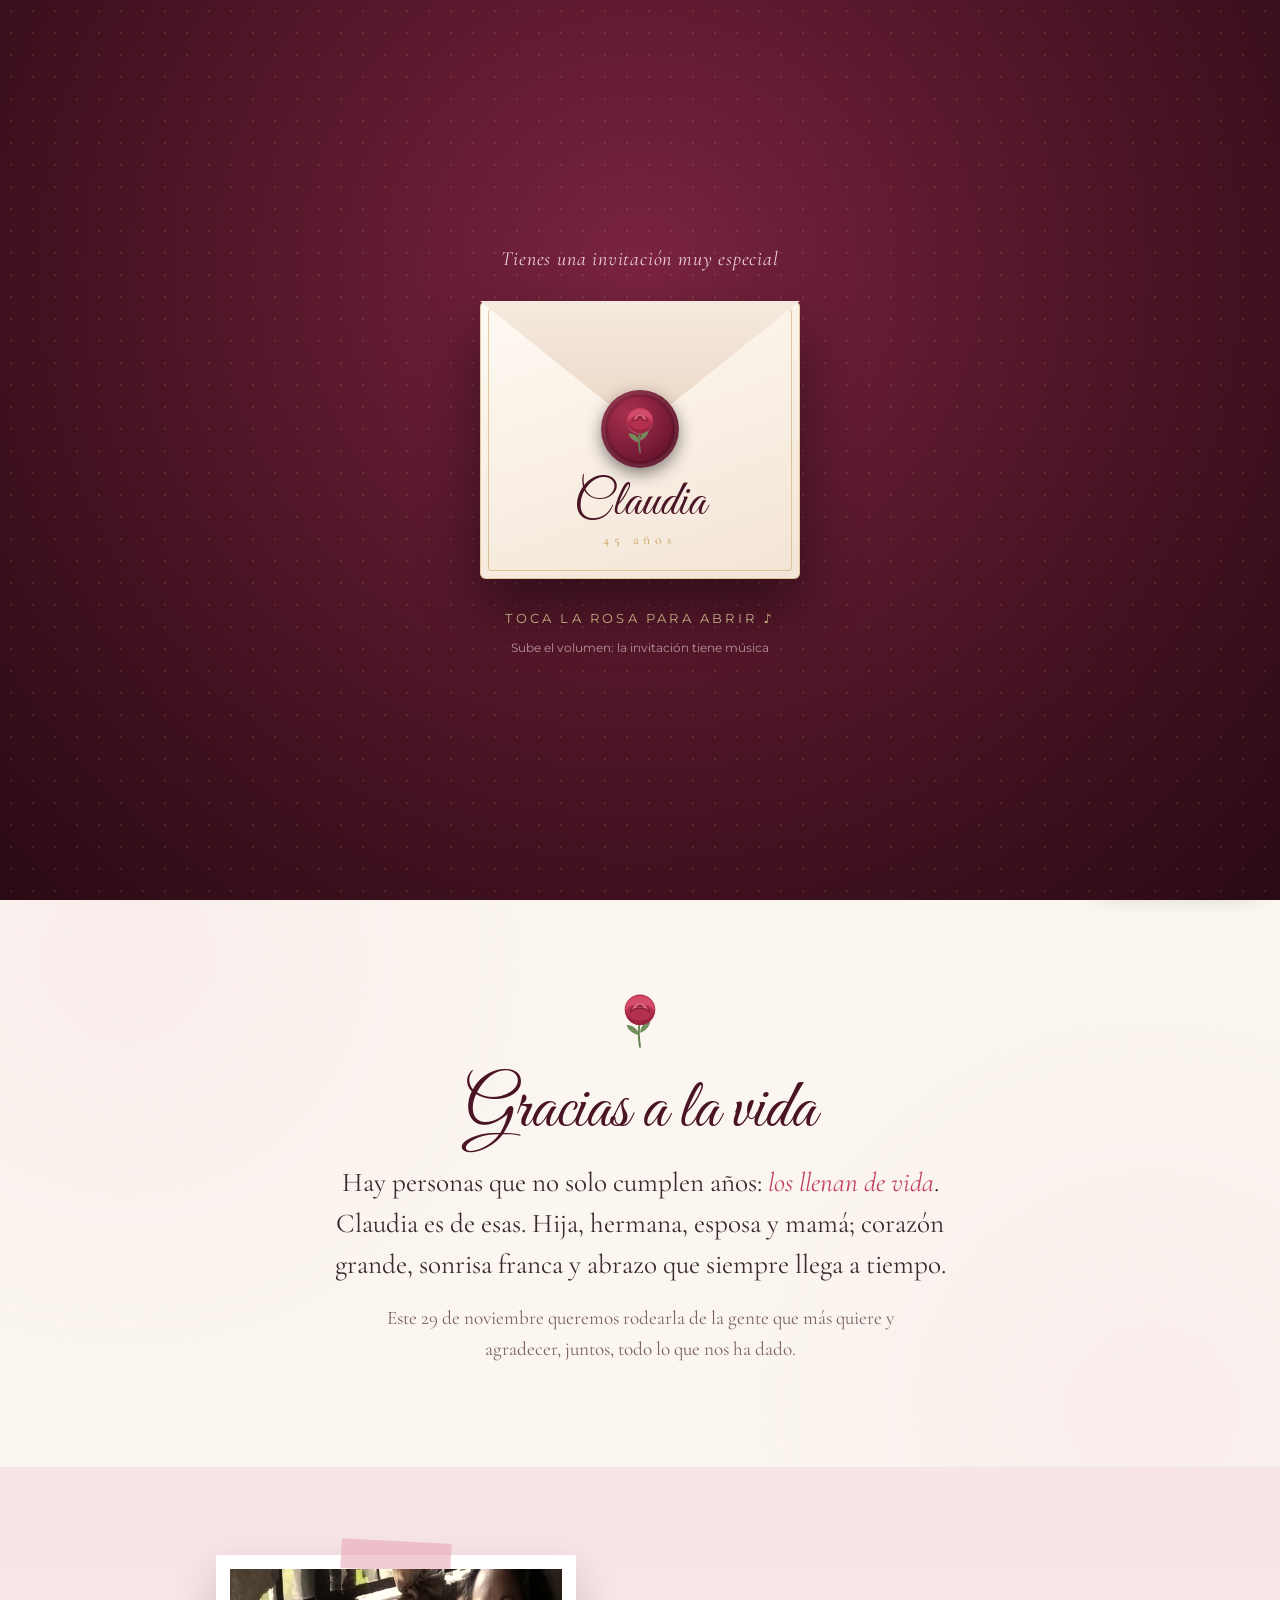
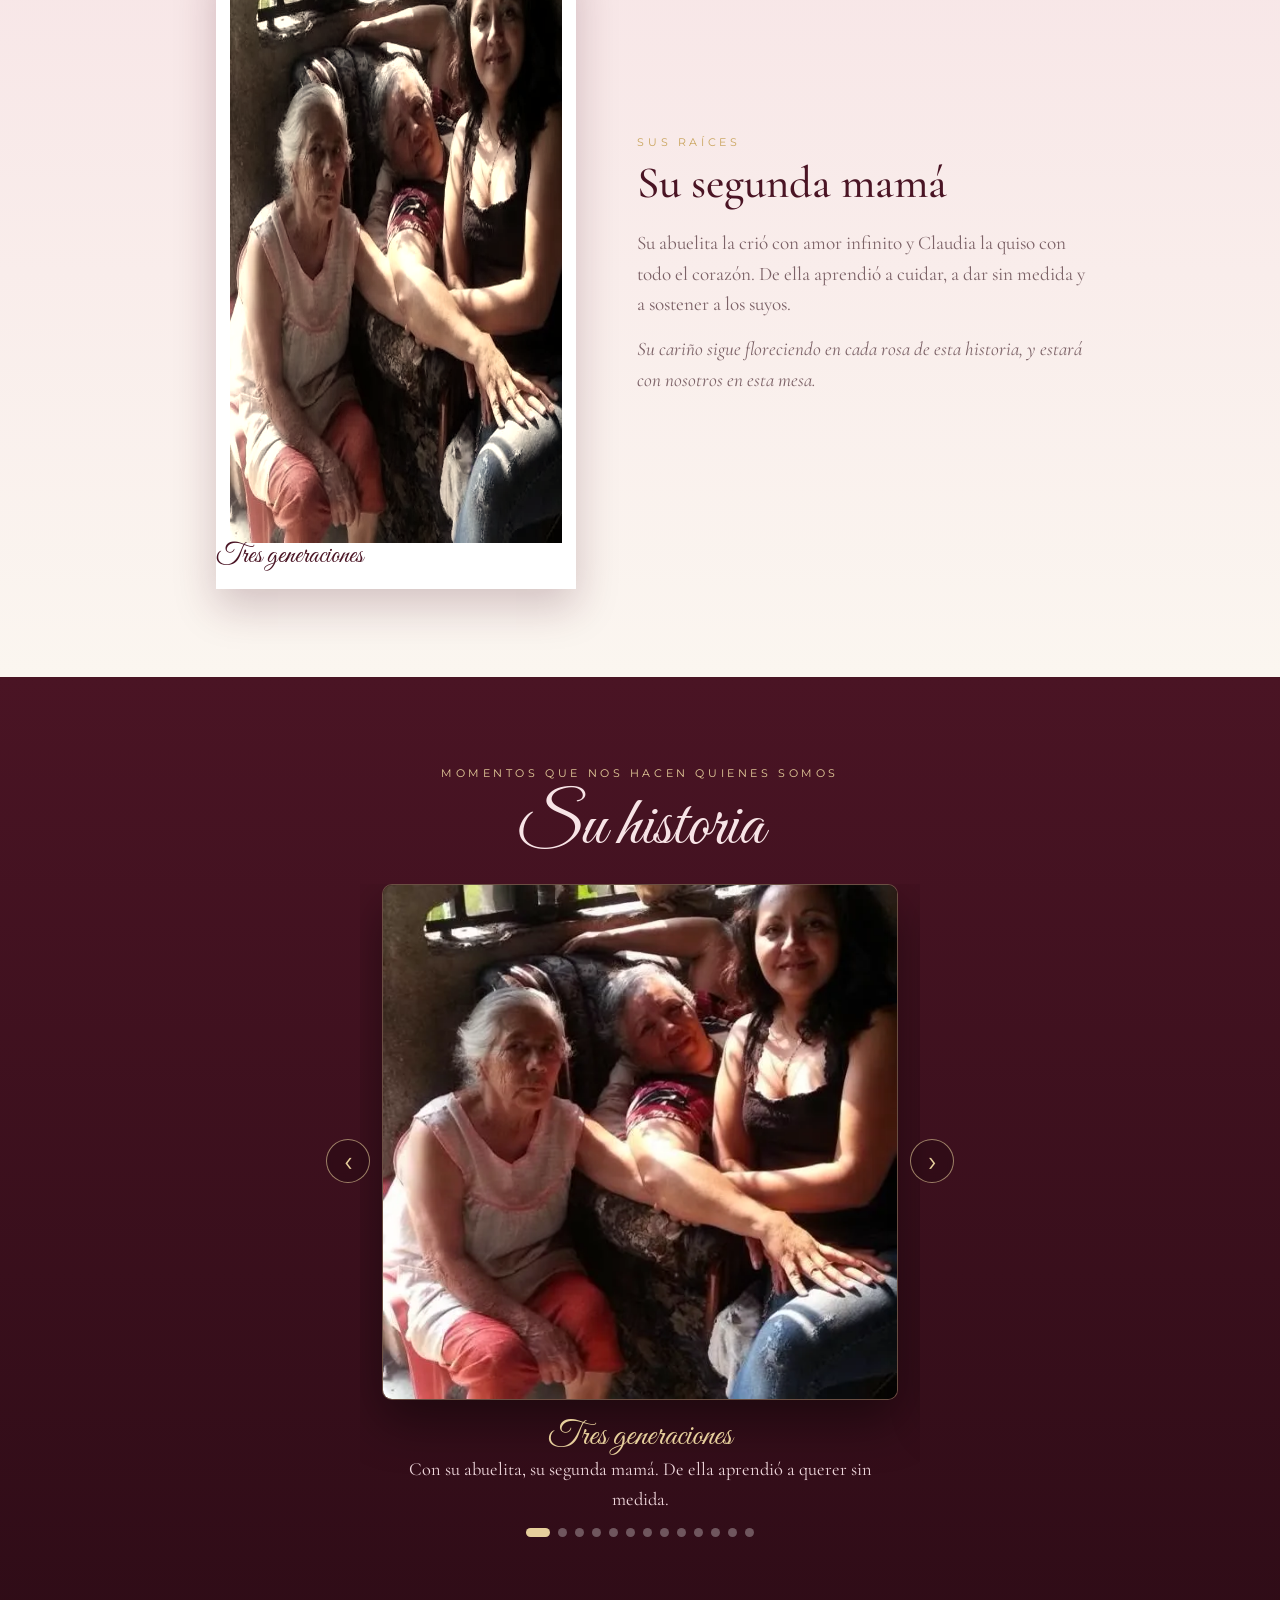
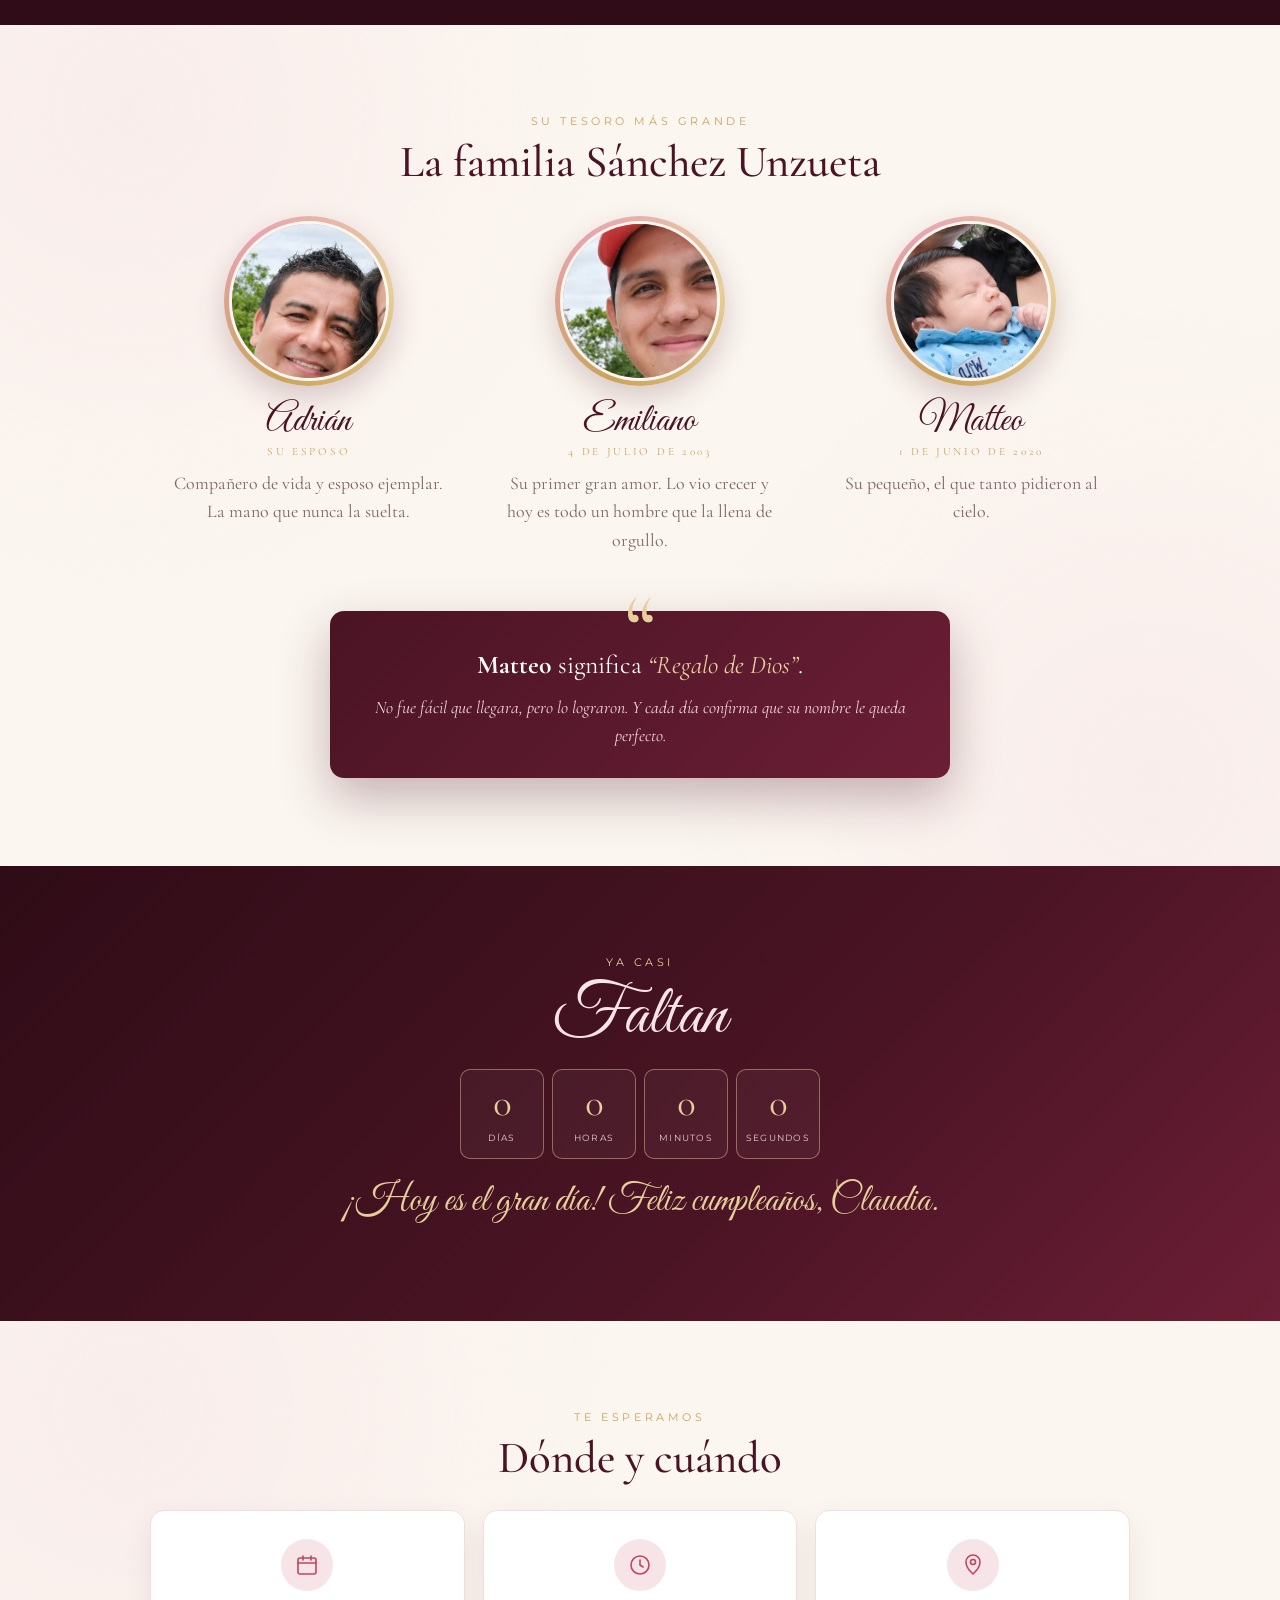
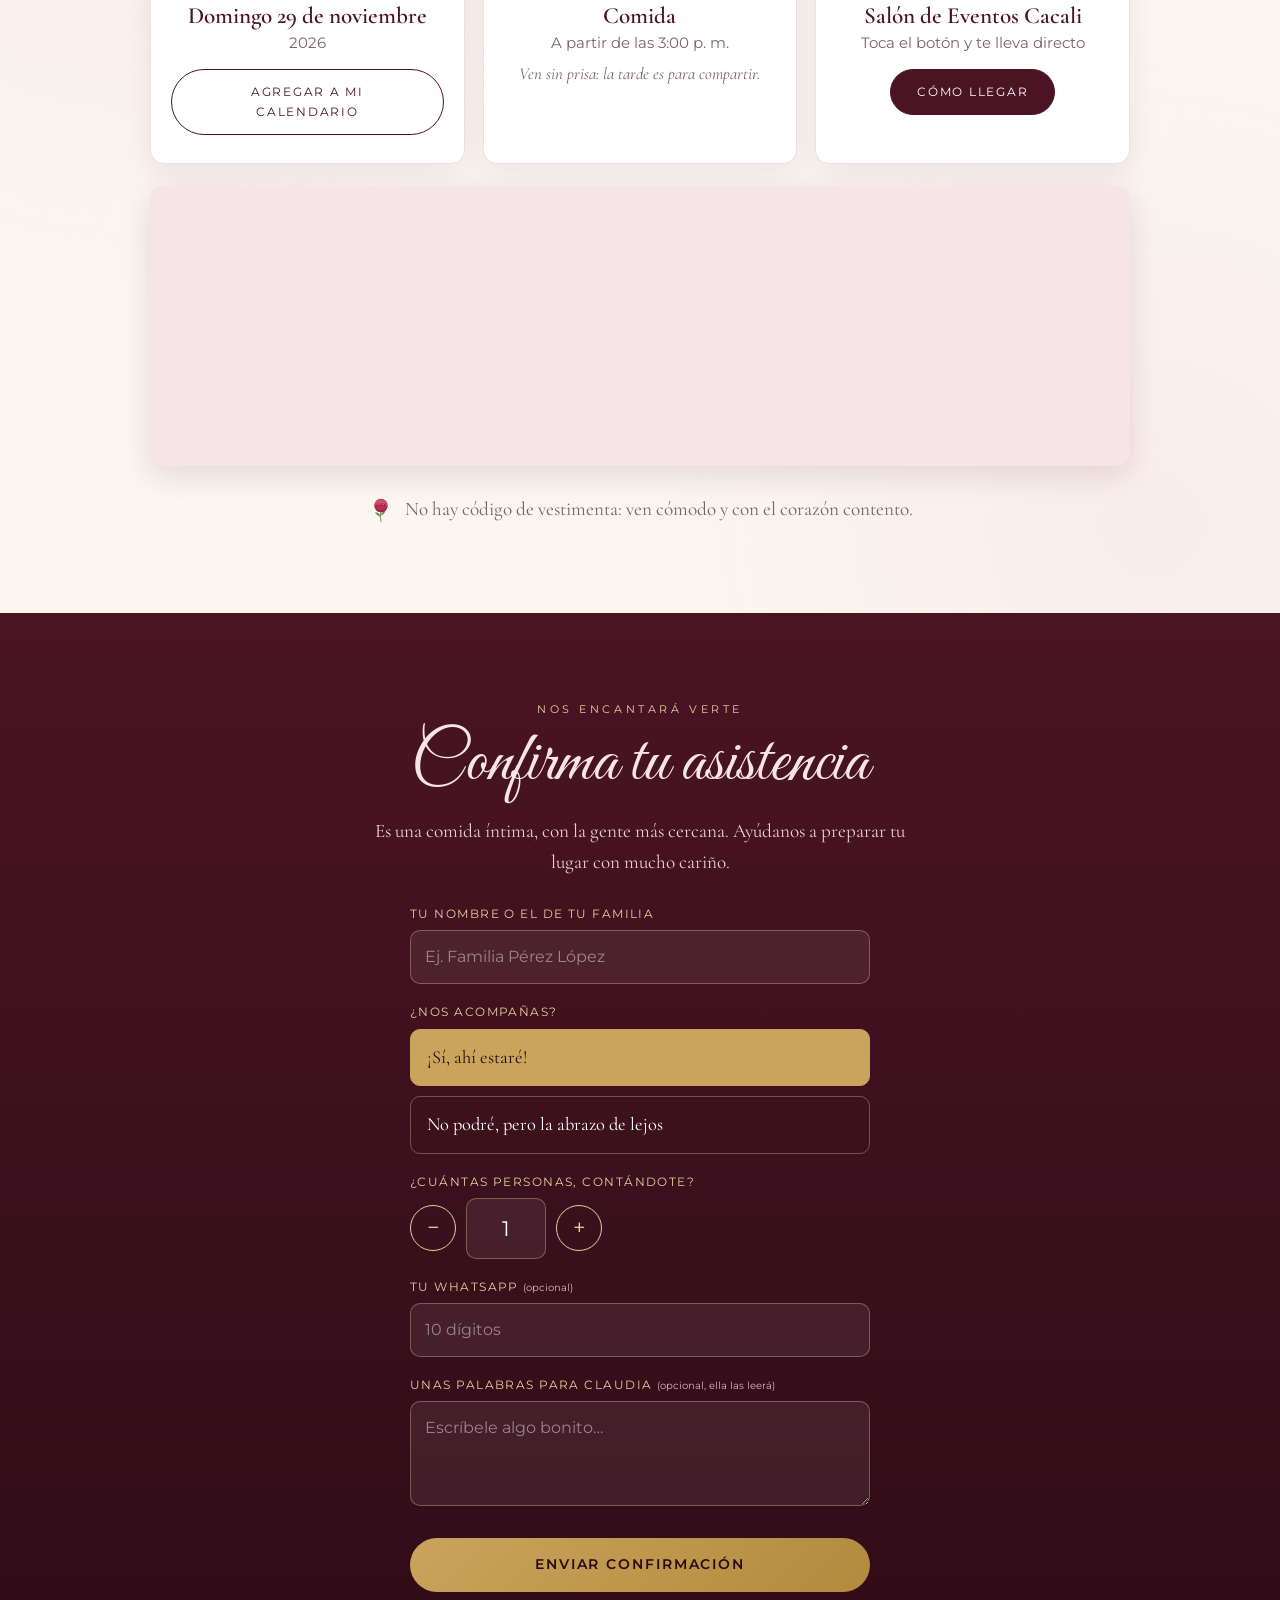
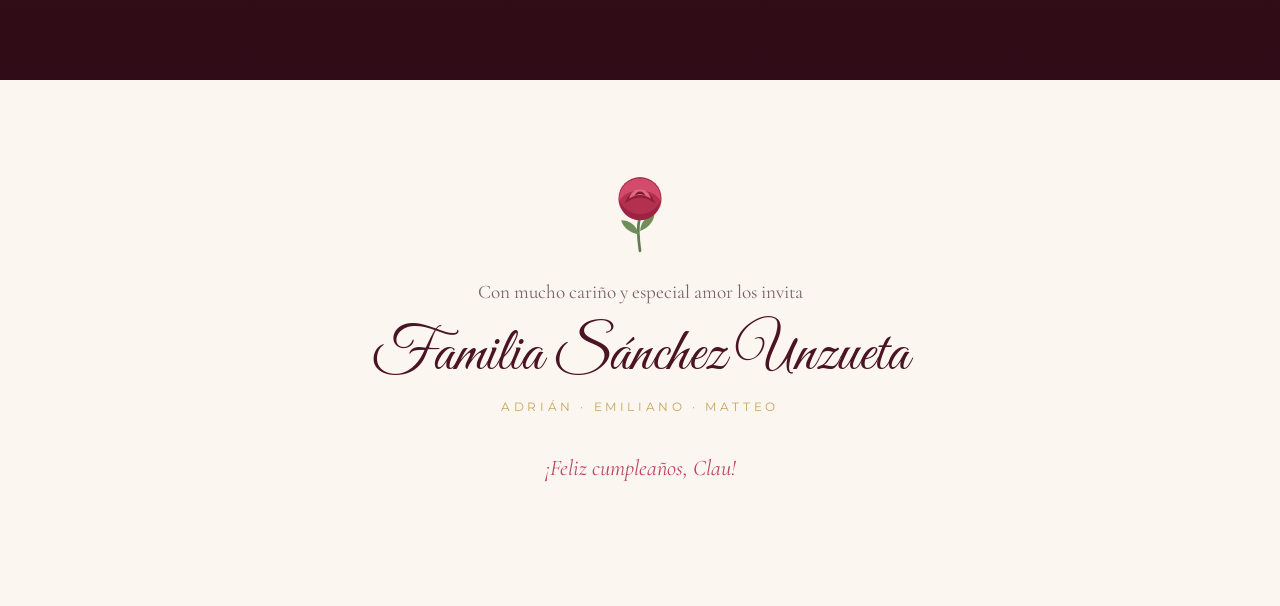
==== commit f3c5df59: "Agrega 4 fotos de Matteo bebé al carrusel" ====
--- a/index.html
+++ b/index.html
@@ -143,6 +143,10 @@
         <figure class="diapo" data-i="4"><img src="fotos/05-alberca.webp" alt="La familia Sánchez Unzueta sonriendo dentro de una alberca" loading="lazy"><figcaption><b>Familia de patitos</b><span>Los Sánchez Unzueta en el agua: mojados, felices y juntos.</span></figcaption></figure>
         <figure class="diapo" data-i="5"><img src="fotos/06-boda.webp" alt="Claudia y Adrián el día de su boda con Emiliano al frente" loading="lazy"><figcaption><b>El día del sí</b><span>Claudia y Adrián unieron sus vidas, con Emiliano en medio del abrazo.</span></figcaption></figure>
         <figure class="diapo" data-i="6"><img src="fotos/07-familia.webp" alt="Adrián, Claudia con Matteo recién nacido en brazos, y Emiliano" loading="lazy"><figcaption><b>Nuestro regalo de Dios</b><span>Después de mucho esperar, llegó Matteo a completar la familia.</span></figcaption></figure>
+        <figure class="diapo"><img src="fotos/07a-los-tres.webp" alt="Adrián y Claudia con Matteo bebé de moñito en el jardín" loading="lazy"><figcaption><b>El sueño cumplido</b><span>Claudia, Adrián y Matteo: lo que tanto pidieron, al fin en sus brazos.</span></figcaption></figure>
+        <figure class="diapo"><img src="fotos/07b-en-brazos-de-papa.webp" alt="Adrián en cuclillas cargando a Matteo bebé de moñito azul" loading="lazy"><figcaption><b>En brazos de papá</b><span>Elegantes y de moñito, los dos con la misma sonrisa.</span></figcaption></figure>
+        <figure class="diapo"><img src="fotos/07c-papa-y-matteo.webp" alt="Adrián carga a Matteo bebé, que ríe a carcajadas" loading="lazy"><figcaption><b>Papá orgulloso</b><span>Adrián y Matteito: la risa más contagiosa de la casa.</span></figcaption></figure>
+        <figure class="diapo"><img src="fotos/07d-matteo-lenguita.webp" alt="Matteo bebé con camisa rosa a cuadros, estirando la mano y sacando la lengua" loading="lazy"><figcaption><b>Lengüita de fuera</b><span>Igualito a su hermano: la travesura viene de familia.</span></figcaption></figure>
         <figure class="diapo"><img data-opcional src="fotos/10-navidad-2025.webp" alt="Adrián le da un beso en la mejilla a Claudia en Navidad" loading="lazy"><figcaption><b>Navidad 2025</b><span>Los años pasan y los besos siguen igual de sinceros.</span></figcaption></figure>
         <figure class="diapo"><img data-opcional src="fotos/11-anio-nuevo-2026.webp" alt="Claudia, Adrián y Matteo juntos en Año Nuevo" loading="lazy" style="object-position:center 30%"><figcaption><b>Año Nuevo 2026</b><span>Claudia, Adrián y Matteo estrenando año, tomados de la mano.</span></figcaption></figure>
         <figure class="diapo"><img data-opcional src="fotos/12-matteo-en-pose.webp" alt="Matteo con lentes y playera roja, sonriendo y posando para la foto" loading="lazy" style="object-position:center 20%"><figcaption><b>Matteito en pose</b><span>El regalo de Dios ya tiene estilo propio… y mucha actitud.</span></figcaption></figure>
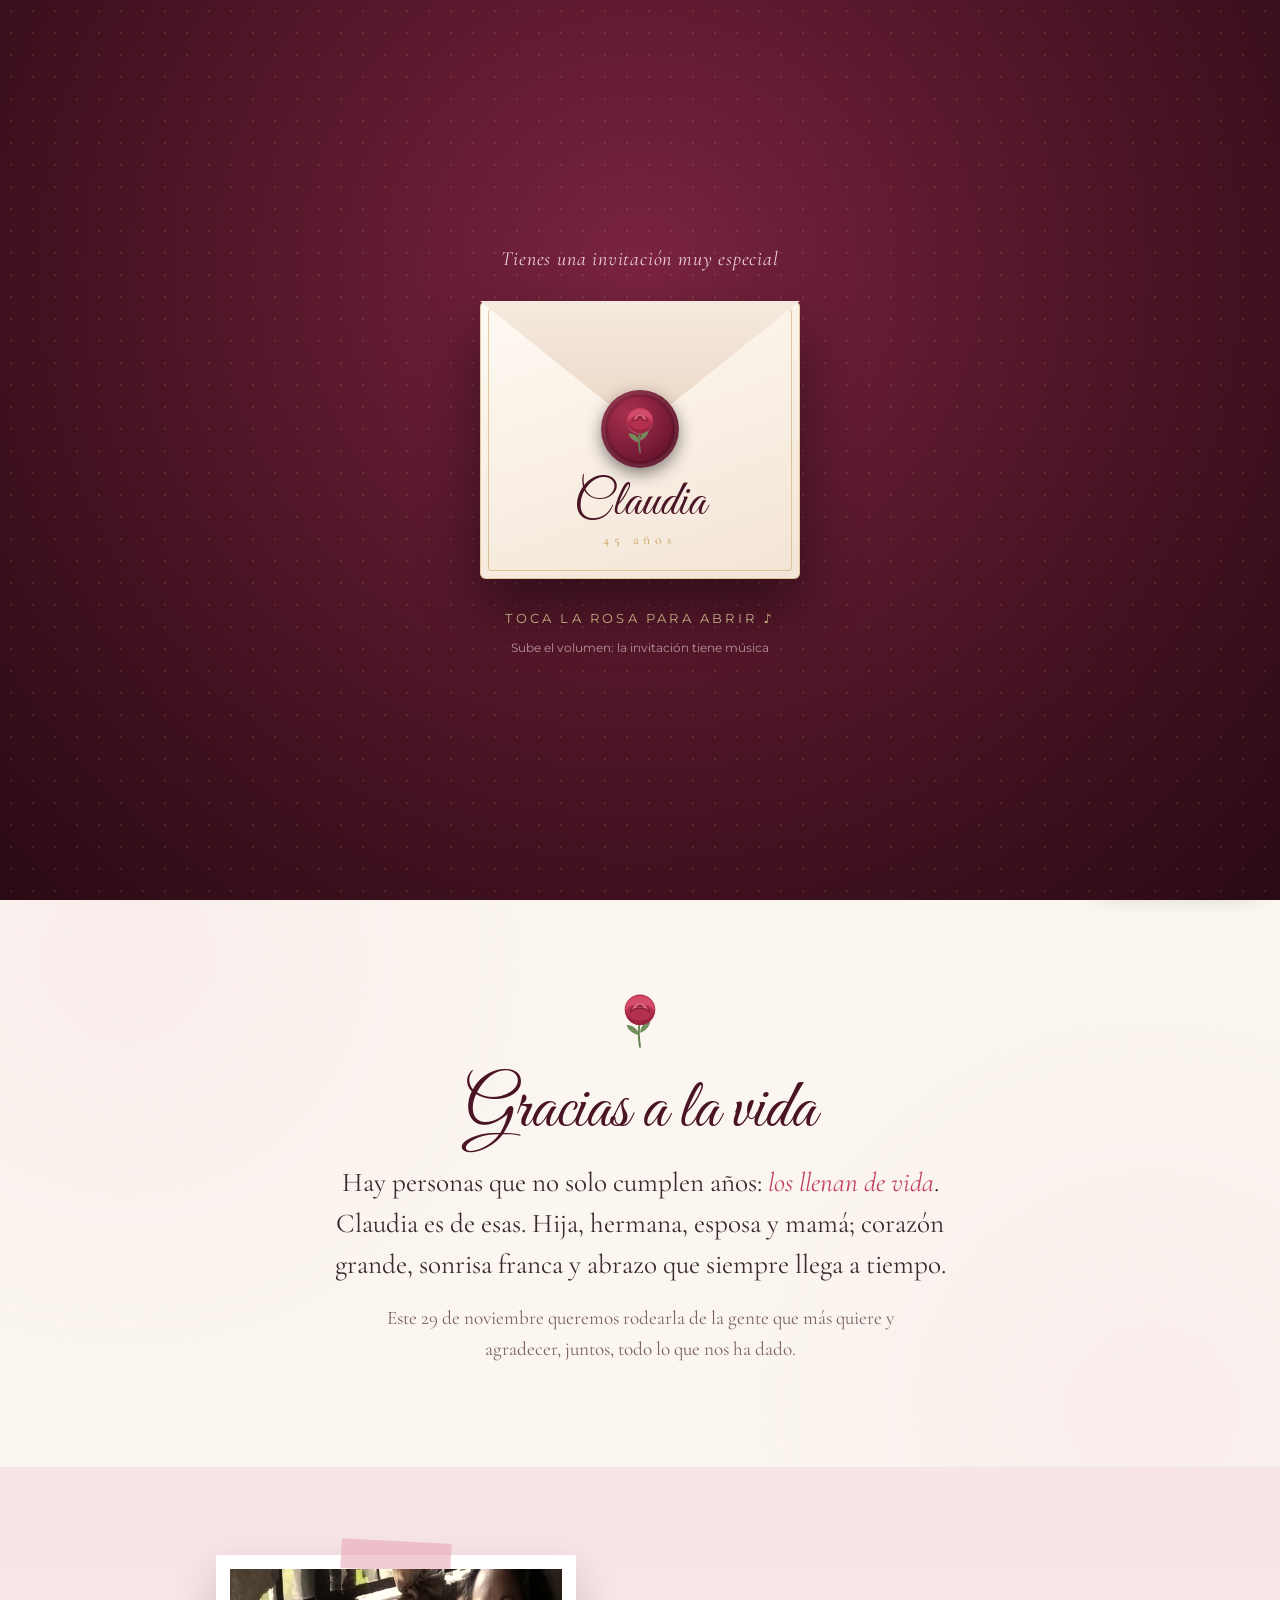
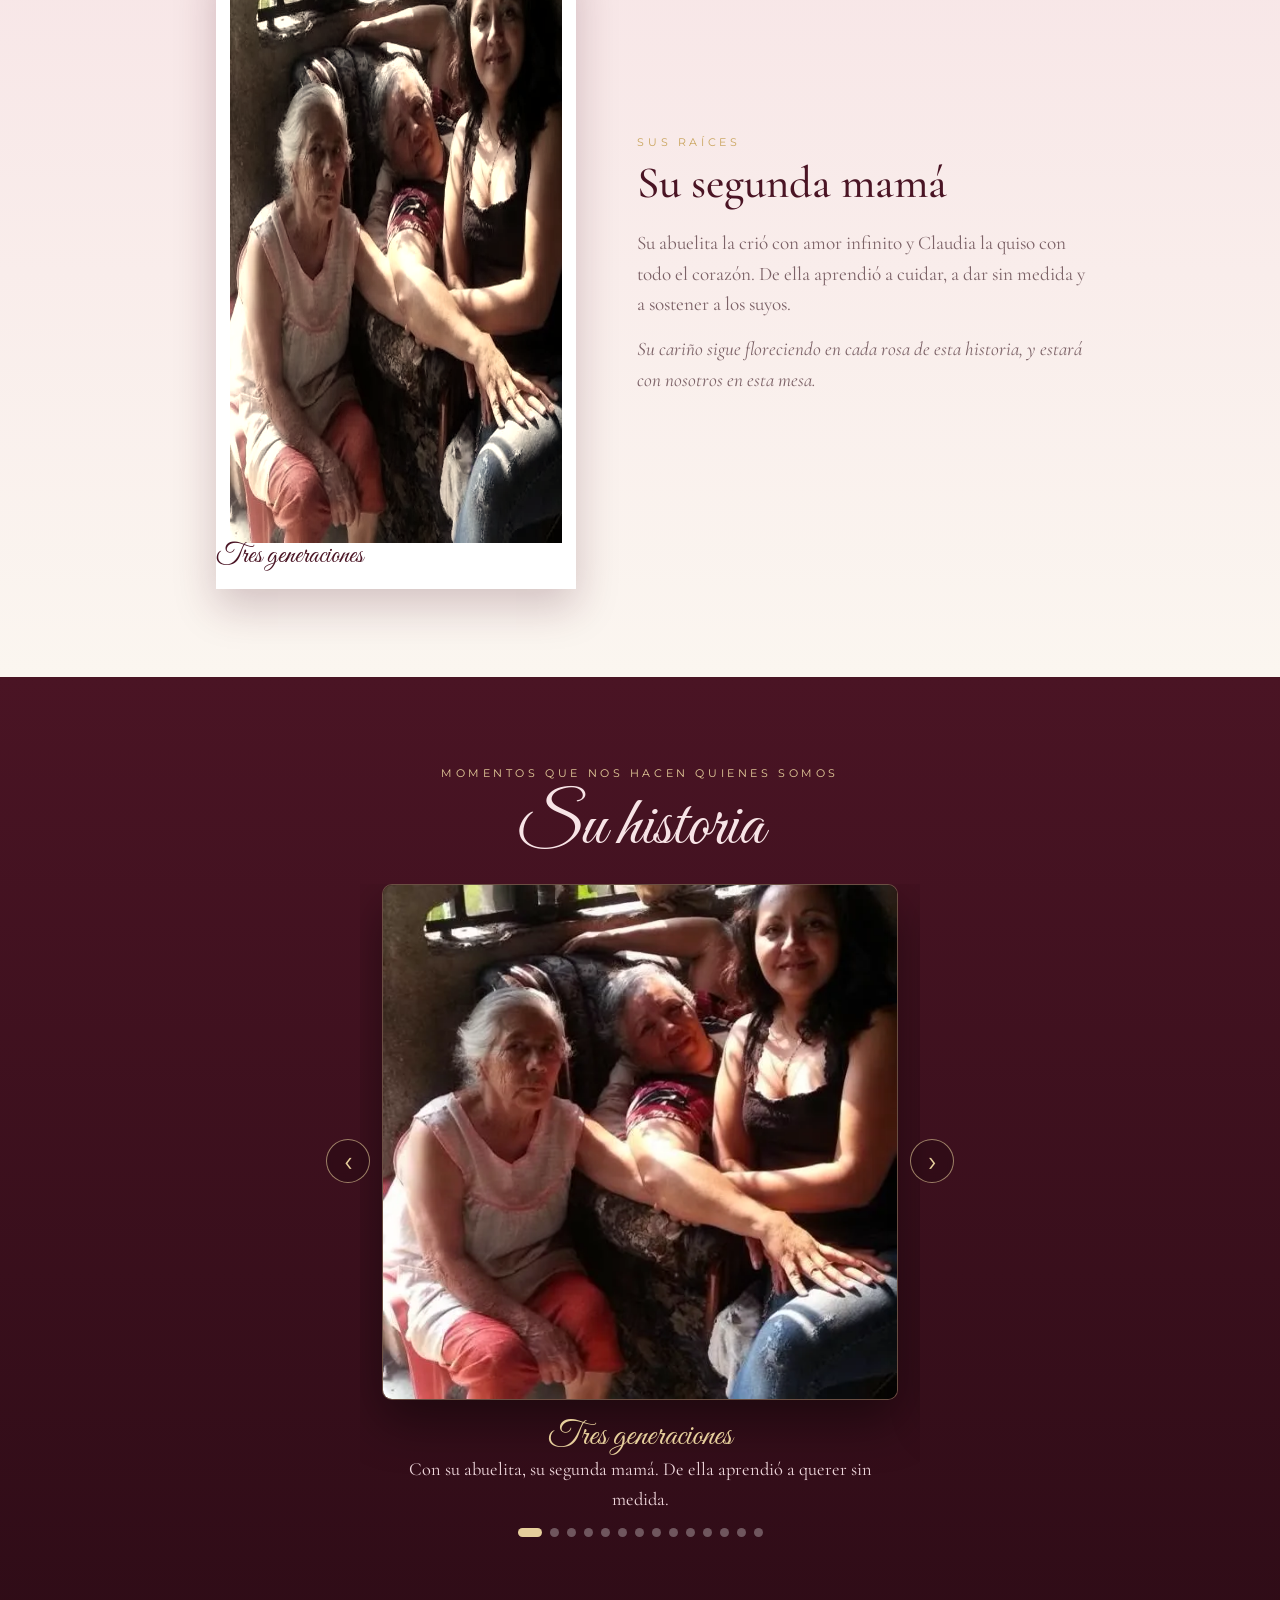
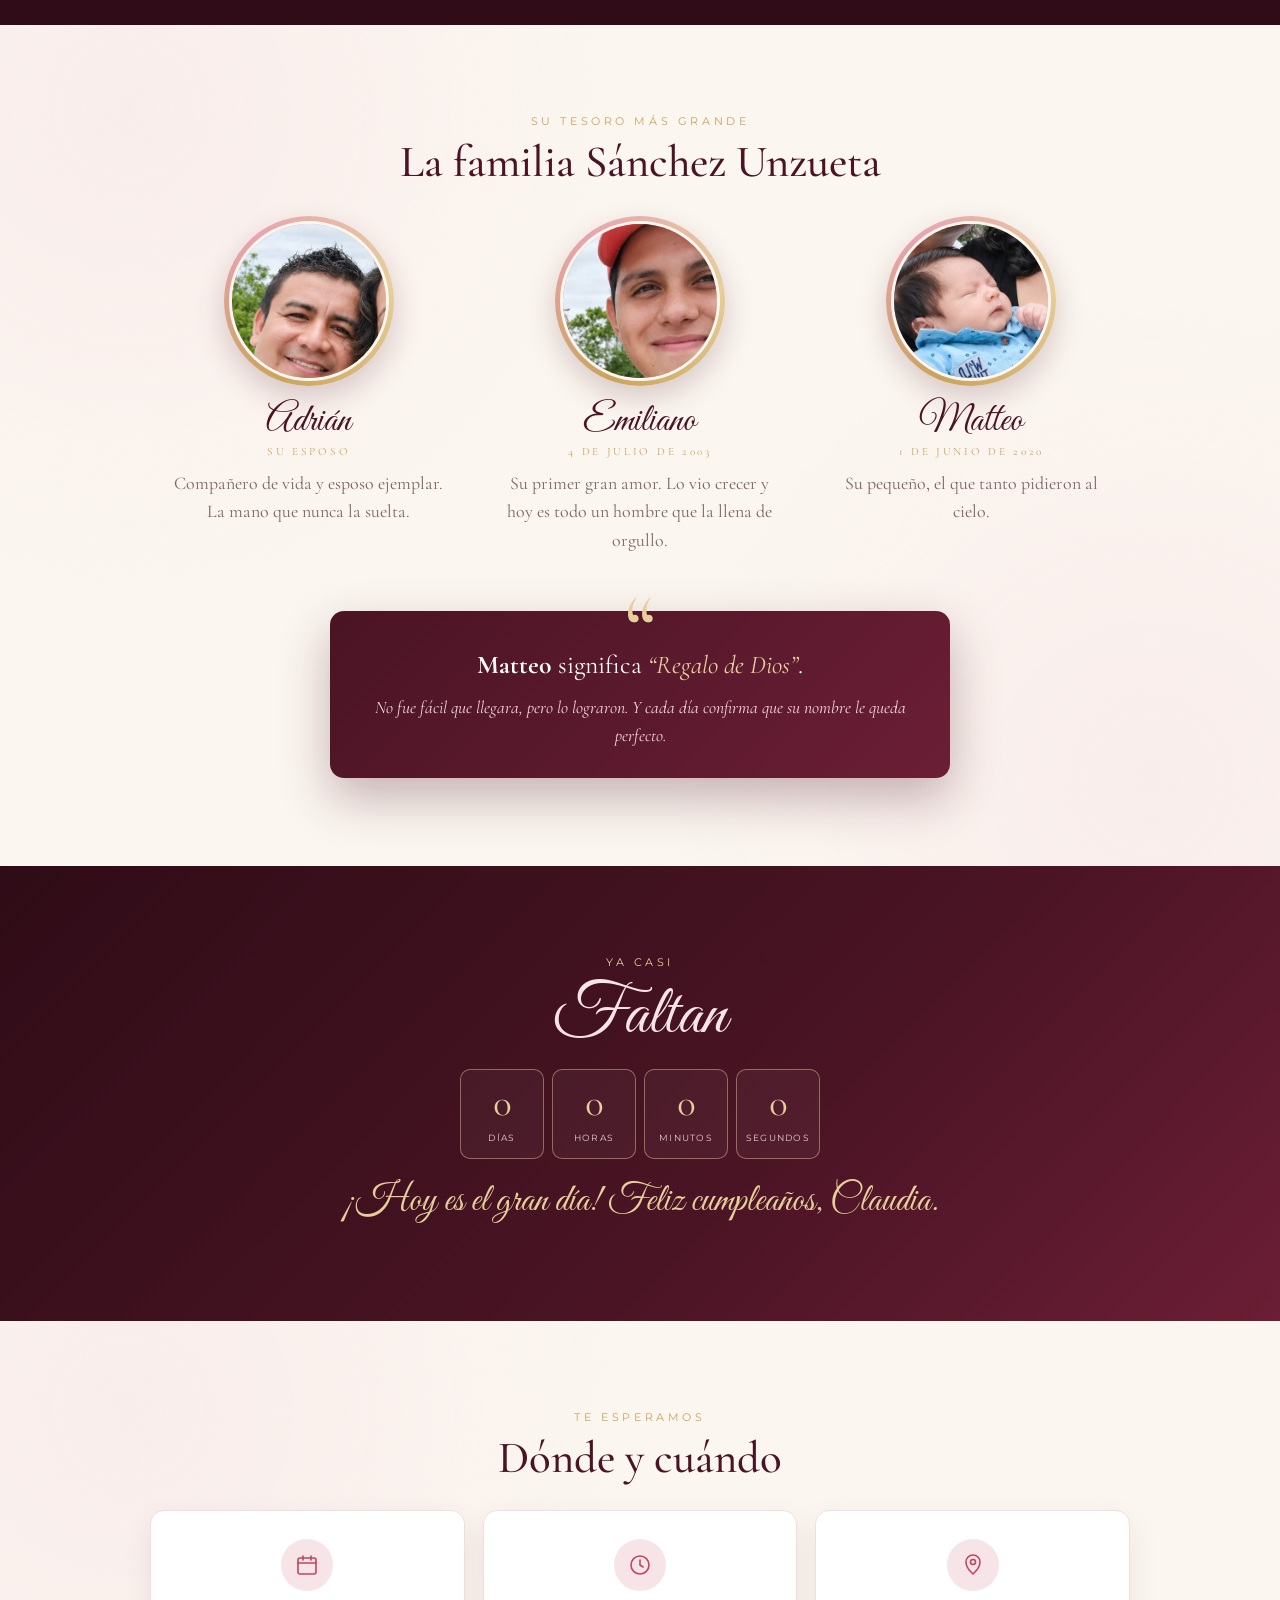
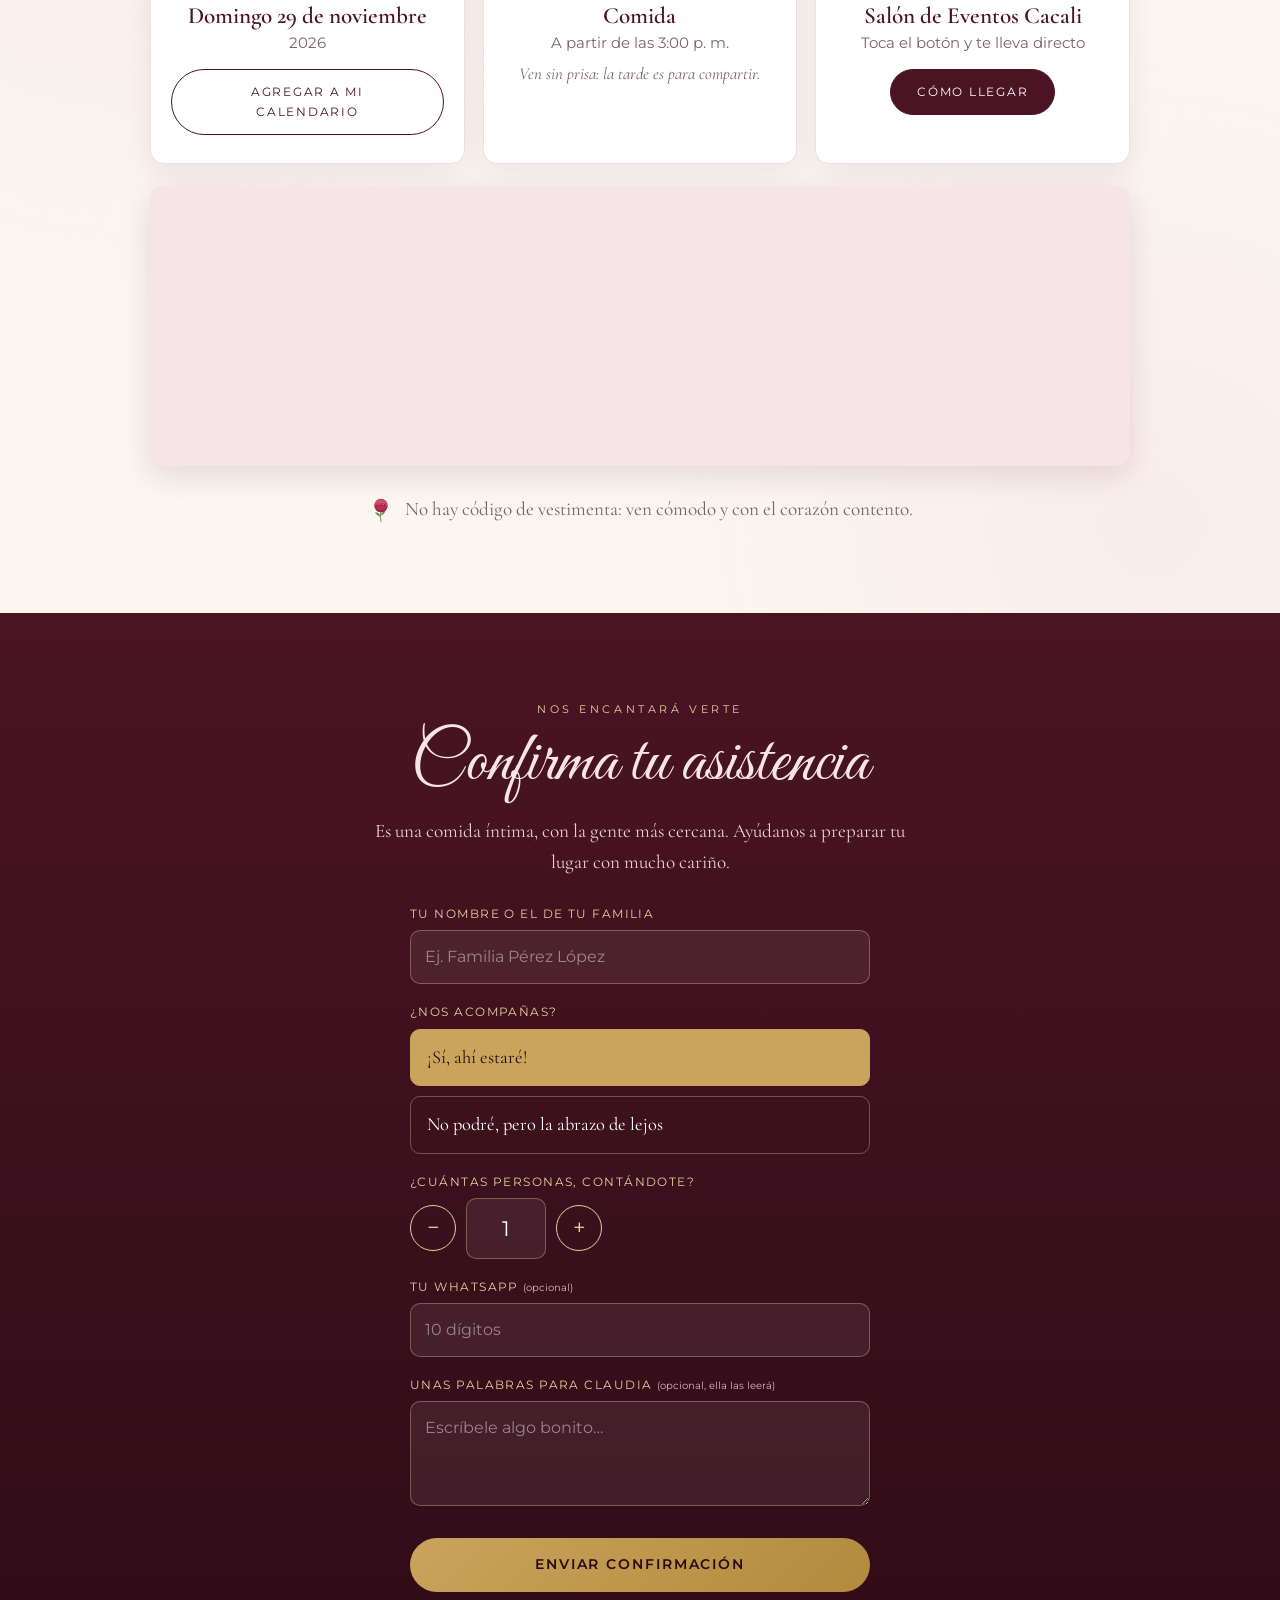
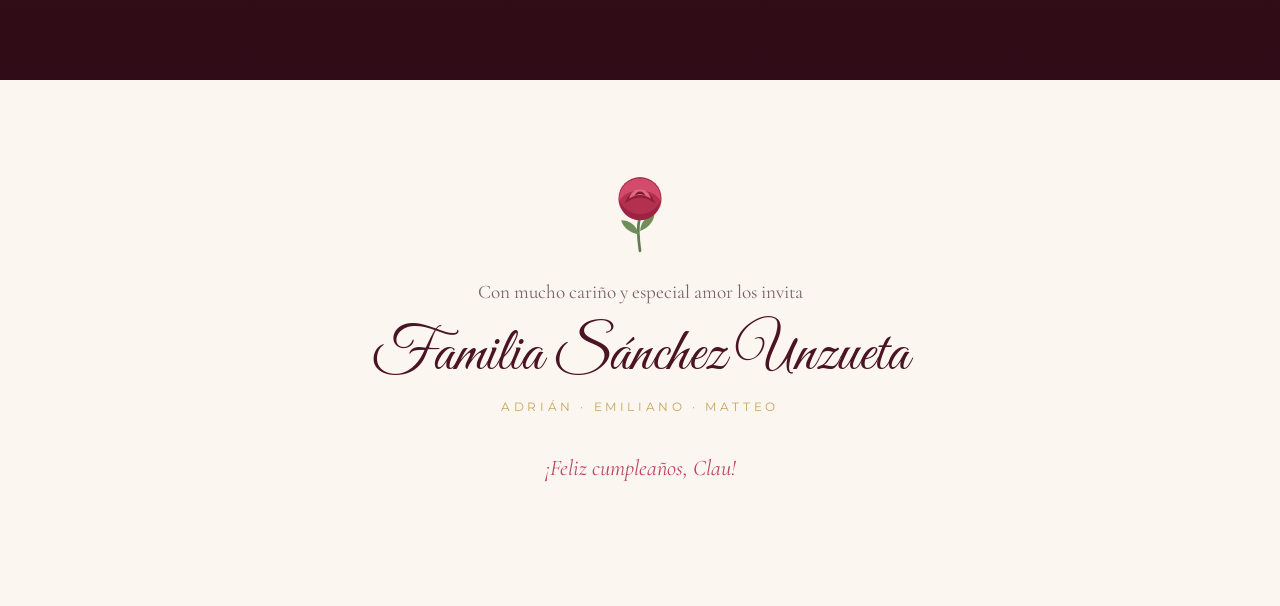
==== commit b84f385f: "Agrega foto de Claudia con sus hermanos" ====
--- a/index.html
+++ b/index.html
@@ -150,6 +150,7 @@
         <figure class="diapo"><img data-opcional src="fotos/10-navidad-2025.webp" alt="Adrián le da un beso en la mejilla a Claudia en Navidad" loading="lazy"><figcaption><b>Navidad 2025</b><span>Los años pasan y los besos siguen igual de sinceros.</span></figcaption></figure>
         <figure class="diapo"><img data-opcional src="fotos/11-anio-nuevo-2026.webp" alt="Claudia, Adrián y Matteo juntos en Año Nuevo" loading="lazy" style="object-position:center 30%"><figcaption><b>Año Nuevo 2026</b><span>Claudia, Adrián y Matteo estrenando año, tomados de la mano.</span></figcaption></figure>
         <figure class="diapo"><img data-opcional src="fotos/12-matteo-en-pose.webp" alt="Matteo con lentes y playera roja, sonriendo y posando para la foto" loading="lazy" style="object-position:center 20%"><figcaption><b>Matteito en pose</b><span>El regalo de Dios ya tiene estilo propio… y mucha actitud.</span></figcaption></figure>
+        <figure class="diapo"><img src="fotos/07e-con-sus-hermanos.webp" alt="Claudia entre sus dos hermanos, abrazados y posando" loading="lazy"><figcaption><b>Hermanos para siempre</b><span>Clau con Iván y con quien le preparó esta invitación, con todo su cariño.</span></figcaption></figure>
         <figure class="diapo" data-i="7"><img src="fotos/08-hermanos.webp" alt="Claudia rodeada de su familia en un jardín" loading="lazy"><figcaption><b>Los suyos</b><span>Rodeada de su familia, la que la ha visto crecer y florecer.</span></figcaption></figure>
         <figure class="diapo" data-i="8"><img src="fotos/09-clau.webp" alt="Claudia posando con sombrero en unas escaleras de piedra" loading="lazy"><figcaption><b>Simplemente Clau</b><span>Alegre, fuerte y con la frente en alto. Así la queremos.</span></figcaption></figure>
       </div>
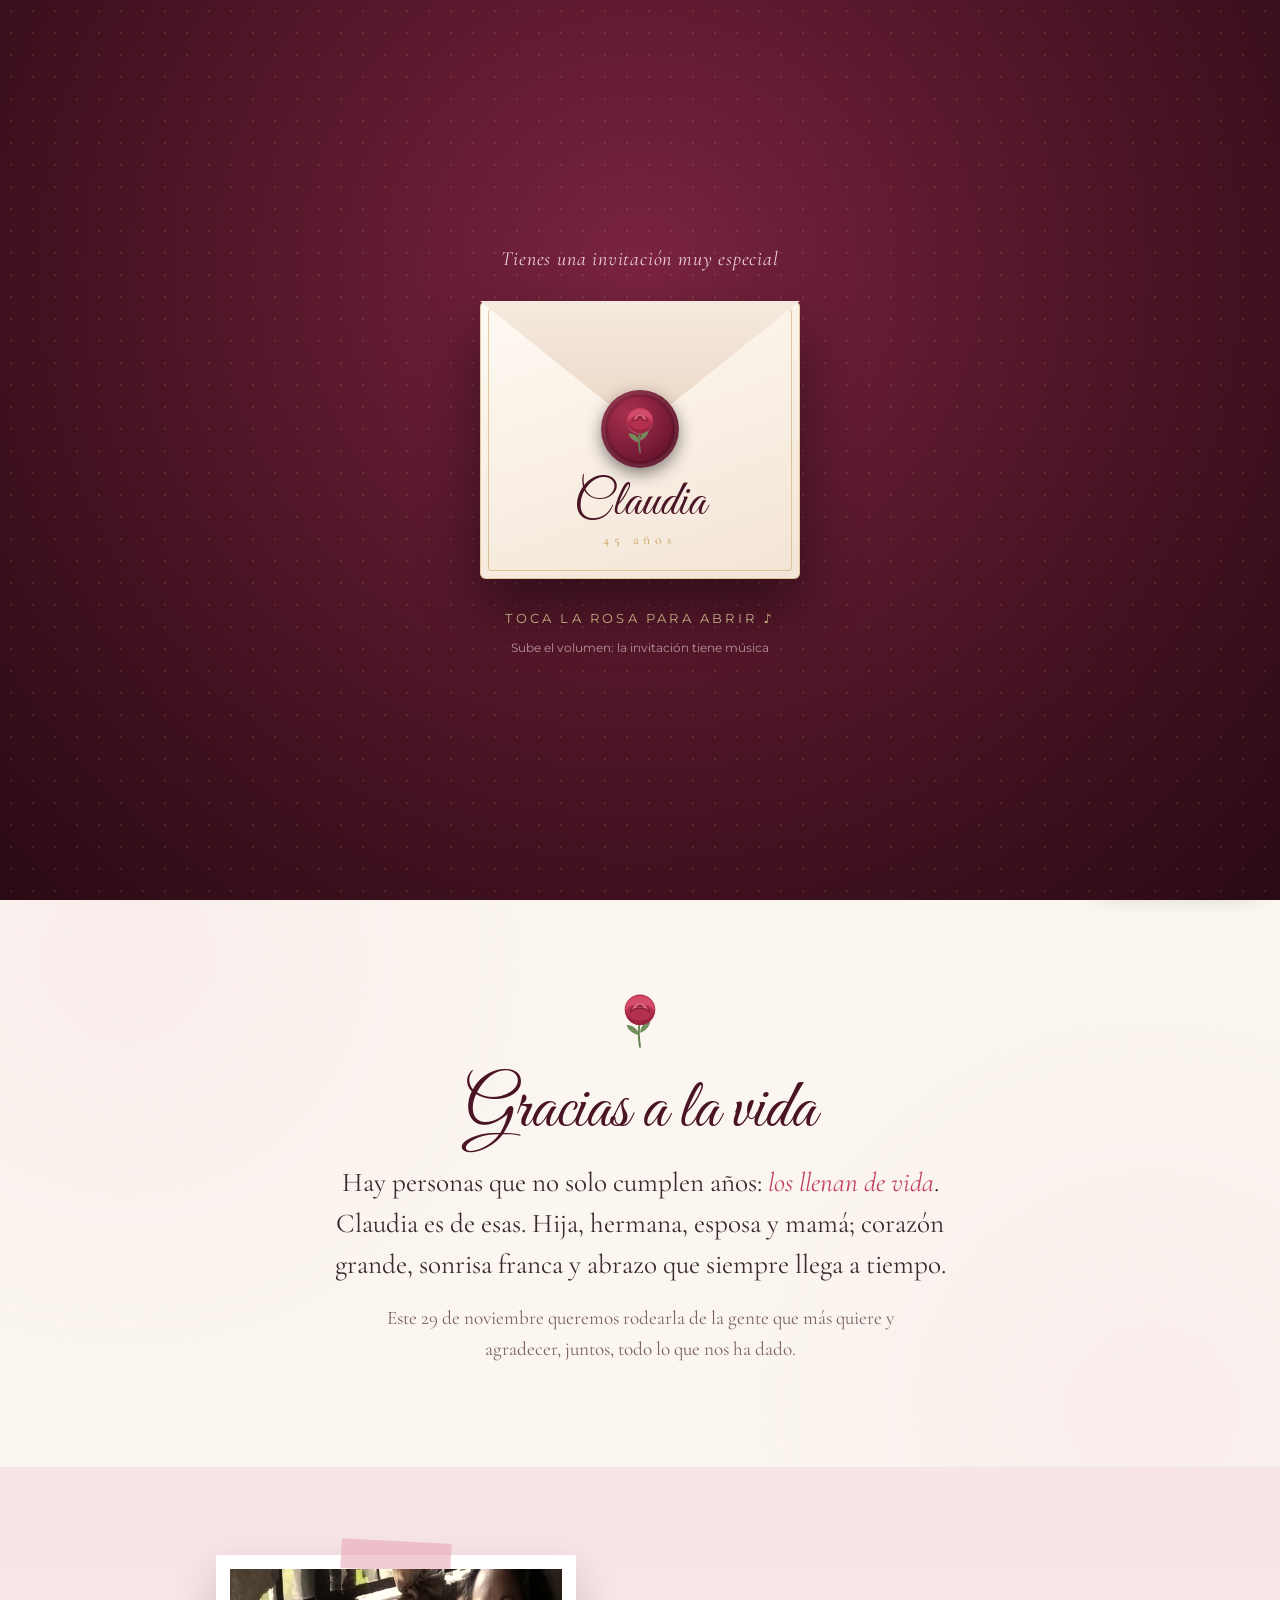
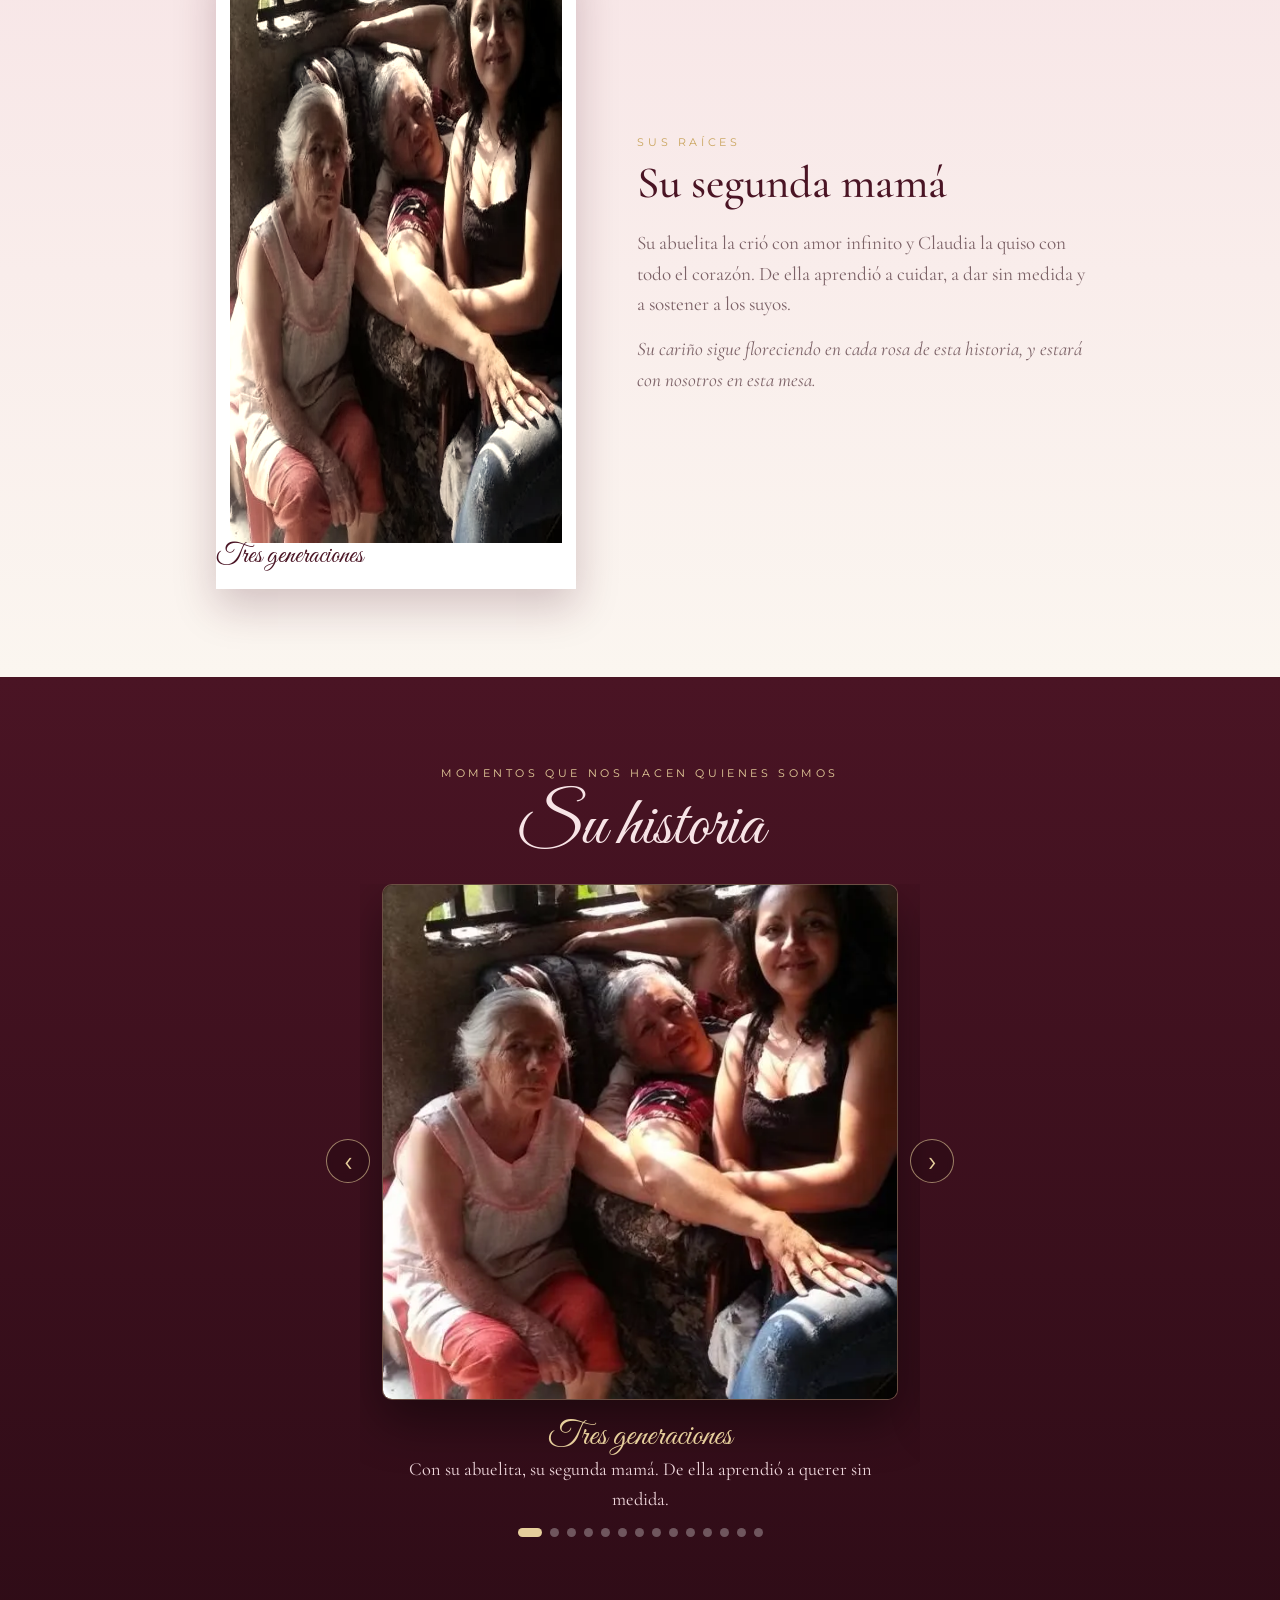
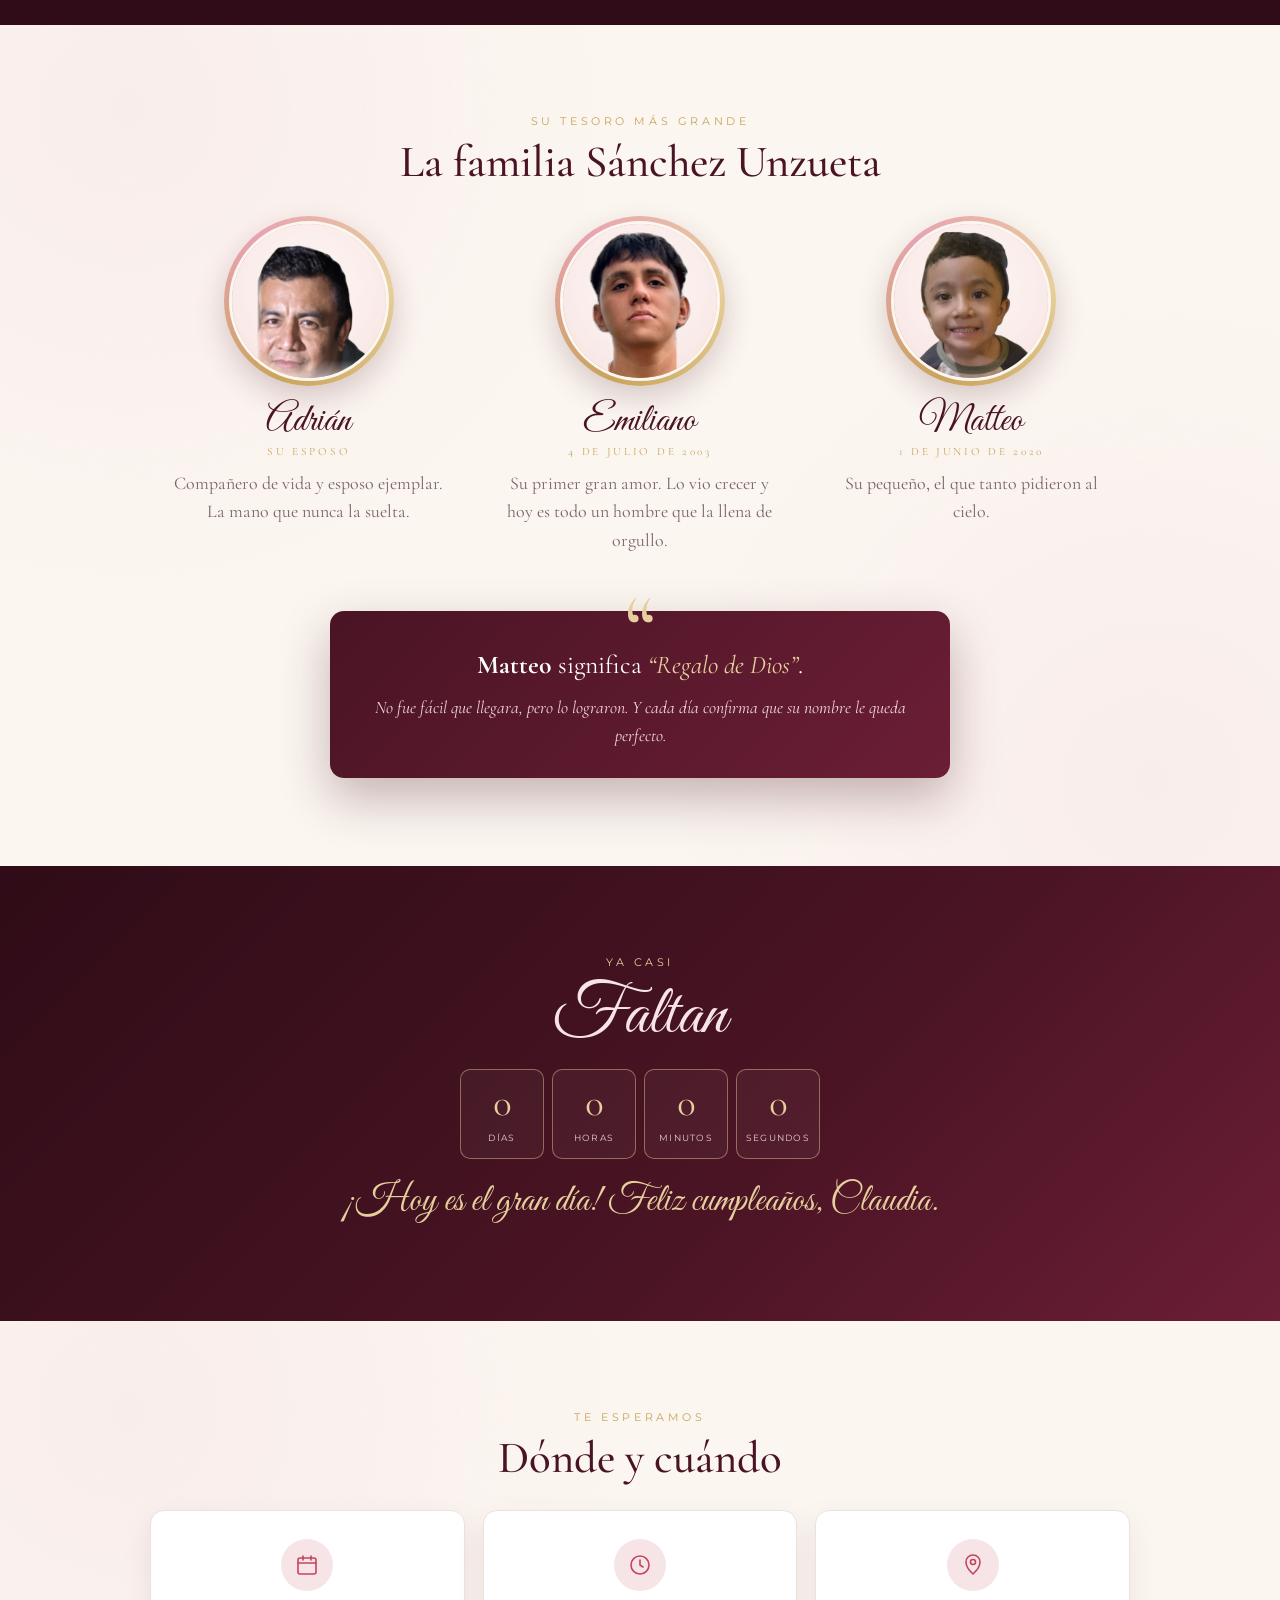
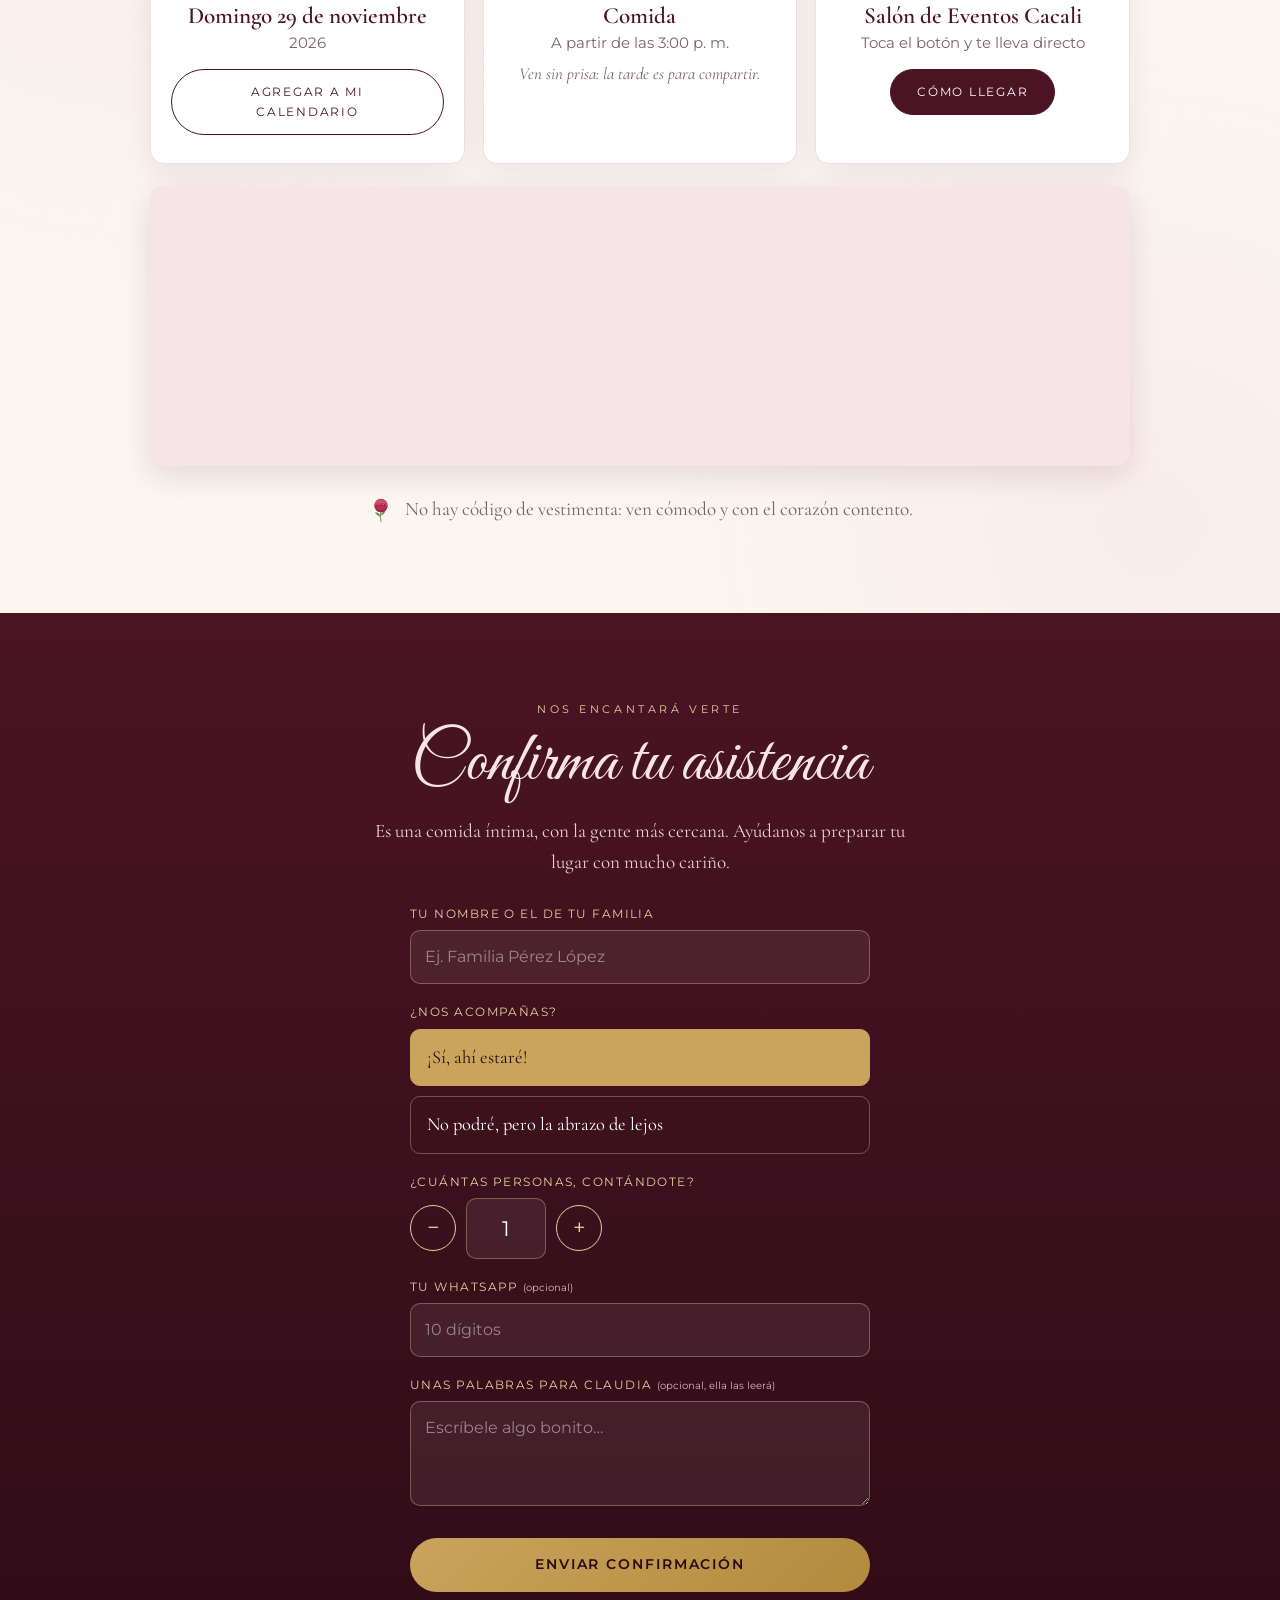
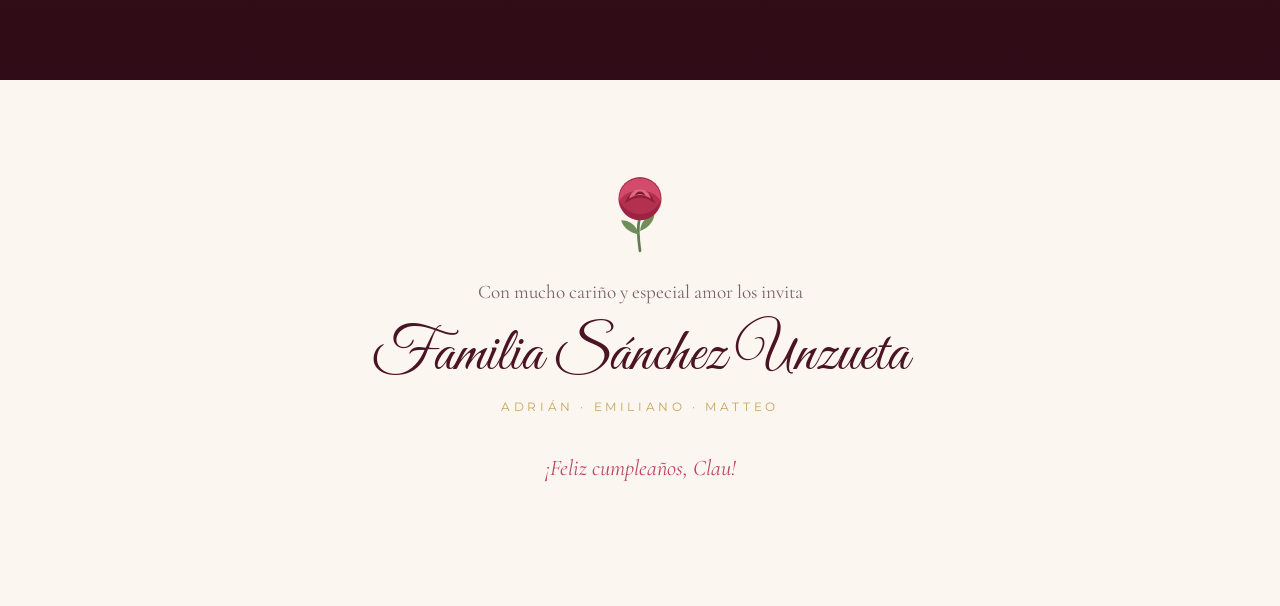
==== commit 66e3edc7: "Nuevos retratos de Adrián, Emiliano y Matteo sin fondo" ====
--- a/index.html
+++ b/index.html
@@ -166,19 +166,19 @@
     <h3 class="titulo">La familia Sánchez Unzueta</h3>
     <div class="familia-grid">
       <article class="miembro aparecer">
-        <div class="retrato"><img src="fotos/p-adrian.webp" alt="Adrián" loading="lazy" width="360" height="360"></div>
+        <div class="retrato"><img src="fotos/p-adrian.webp?v=2" alt="Adrián" loading="lazy" width="420" height="420"></div>
         <h4>Adrián</h4>
         <p class="rol">Su esposo</p>
         <p>Compañero de vida y esposo ejemplar. La mano que nunca la suelta.</p>
       </article>
       <article class="miembro aparecer">
-        <div class="retrato"><img src="fotos/p-emiliano.webp" alt="Emiliano" loading="lazy" width="360" height="360"></div>
+        <div class="retrato"><img src="fotos/p-emiliano.webp?v=2" alt="Emiliano" loading="lazy" width="420" height="420"></div>
         <h4>Emiliano</h4>
         <p class="rol">4 de julio de 2003</p>
         <p>Su primer gran amor. Lo vio crecer y hoy es todo un hombre que la llena de orgullo.</p>
       </article>
       <article class="miembro aparecer">
-        <div class="retrato"><img src="fotos/p-matteo.webp" alt="Matteo de bebé" loading="lazy" width="360" height="360"></div>
+        <div class="retrato"><img src="fotos/p-matteo.webp?v=2" alt="Matteo sonriendo" loading="lazy" width="420" height="420"></div>
         <h4>Matteo</h4>
         <p class="rol">1 de junio de 2020</p>
         <p>Su pequeño, el que tanto pidieron al cielo.</p>
